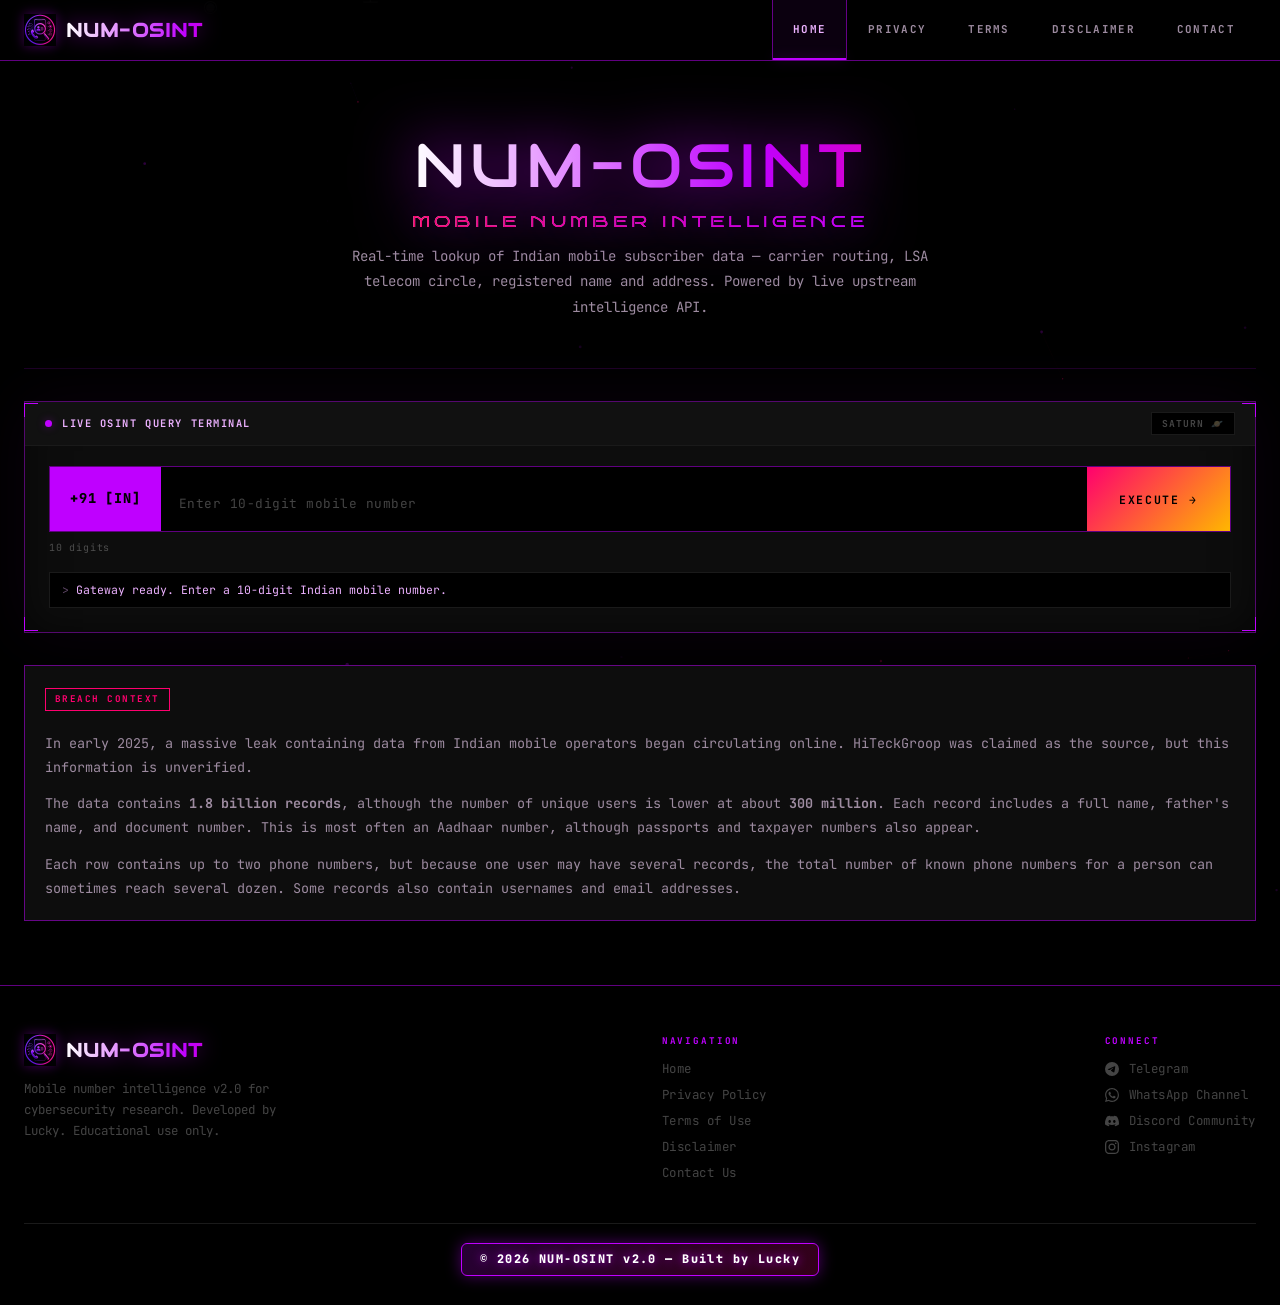
==== web/index.html @ 3353433e "NUM-OSINT v2.0 - Premium Phone Number OSINT Search Engine" ====
<!DOCTYPE html>
<html lang="en">

<head>
    <meta charset="UTF-8">
    <meta name="viewport" content="width=device-width, initial-scale=1.0">
    <title>NUM-OSINT — Indian Mobile Number Intelligence</title>
    <meta name="description"
        content="Real-time Indian mobile number OSINT. Carrier routing, telecom circle, subscriber data via live API.">
    <meta name="keywords" content="NUM-OSINT, Mobile Number Lookup, Indian Telecom OSINT, HLR Lookup">
    <meta name="author" content="Lucky">
    <meta name="robots" content="index, follow">
    <link rel="canonical" href="https://num-osint.luckyverrse.tech/">
    <meta property="og:type" content="website">
    <meta property="og:title" content="NUM-OSINT — Mobile Intelligence">
    <meta property="og:description"
        content="Indian mobile number intelligence. Carrier, LSA circle, subscriber data via live upstream API.">
    <link rel="preconnect" href="https://fonts.googleapis.com">
    <link rel="preconnect" href="https://fonts.gstatic.com" crossorigin>
    <link
        href="https://fonts.googleapis.com/css2?family=Audiowide&family=Bruno+Ace&family=JetBrains+Mono:wght@400;500;600;700&family=Fira+Code:wght@400;500;600&display=swap"
        rel="stylesheet">
    <!-- Favicon / Logo Icons -->
    <link rel="icon" type="image/png" sizes="32x32" href="assets/favicon-32x32.png">
    <link rel="icon" type="image/png" sizes="16x16" href="assets/favicon-16x16.png">
    <link rel="apple-touch-icon" sizes="180x180" href="assets/apple-touch-icon.png">
    <link rel="shortcut icon" href="assets/favicon.ico">
    <link rel="stylesheet" href="styles.css">
</head>

<body>

    <!-- Layer 0: Animated background canvas -->
    <canvas id="bg-canvas" aria-hidden="true"></canvas>

    <!-- Layer 1: CRT Scanlines -->
    <div class="scanlines" aria-hidden="true"></div>

    <!-- Layer 2: Vignette -->
    <div class="vignette" aria-hidden="true"></div>

    <!-- Header -->
    <header class="site-header">
        <div class="h-inner">
                  <a href="index.html" class="logo" aria-label="NUM-OSINT home">
        <img src="assets/logo.png" alt="NUM-OSINT" class="logo-icon">
        <span class="logo-name">NUM-OSINT</span>
      </a>

            <!-- Mobile Hamburger Button -->
            <button id="nav-toggle" class="nav-toggle" aria-label="Toggle Navigation">
                <span></span><span></span><span></span>
            </button>

                  <nav id="nav-menu" class="nav-links" aria-label="Primary navigation">
        <a href="index.html" class="nav-link active">HOME</a>
        <a href="privacy.html" class="nav-link ">PRIVACY</a>
        <a href="terms.html" class="nav-link ">TERMS</a>
        <a href="disclaimer.html" class="nav-link ">DISCLAIMER</a>
        <a href="contact.html" class="nav-link ">CONTACT</a>
      </nav>
        </div>
    </header>

    <!-- Main content -->
    <main>
        <div class="wrap">

            <!-- Hero Section (Centered) -->
            <section class="hero" aria-label="System status">
                <h1 class="hero-title" data-text="NUM-OSINT">
                    NUM-OSINT
                    <em>Mobile Number Intelligence</em>
                </h1>
                <p class="hero-desc">
                    Real-time lookup of Indian mobile subscriber data — carrier routing, LSA telecom circle,
                    registered name and address. Powered by live upstream intelligence API.
                </p>
            </section>

            <!-- Query Terminal -->
            <section class="query-section" aria-label="Query terminal">
                <div class="terminal-panel">
                    <!-- Corner brackets -->
                    <div class="corner c-tl" aria-hidden="true"><svg viewBox="0 0 14 14">
                            <path d="M14 0 L0 0 L0 14" />
                        </svg></div>
                    <div class="corner c-tr" aria-hidden="true"><svg viewBox="0 0 14 14">
                            <path d="M14 0 L0 0 L0 14" />
                        </svg></div>
                    <div class="corner c-bl" aria-hidden="true"><svg viewBox="0 0 14 14">
                            <path d="M14 0 L0 0 L0 14" />
                        </svg></div>
                    <div class="corner c-br" aria-hidden="true"><svg viewBox="0 0 14 14">
                            <path d="M14 0 L0 0 L0 14" />
                        </svg></div>

                    <!-- Terminal bar -->
                    <div class="t-bar">
                        <span class="t-bar-label">
                            <span class="live-dot" aria-label="Live"></span>
                            LIVE OSINT QUERY TERMINAL
                        </span>
                        <span id="scan-tag" class="scan-tag">SATURN 🪐</span>
                    </div>

                    <!-- Form -->
                    <div class="t-body">
                        <form id="lookup-form" novalidate>
                            <div class="input-row">
                                <div class="in-prefix" aria-label="India country code">+91 [IN]</div>
                                <input type="tel" id="phone-input" name="number" class="in-field"
                                    placeholder="Enter 10-digit mobile number" maxlength="10" pattern="[6-9][0-9]{9}"
                                    required autocomplete="off" inputmode="numeric" aria-label="Mobile number">
                                <button type="submit" id="search-btn" class="btn-execute">
                                    <span id="btn-label">EXECUTE</span>
                                    <span class="btn-arrow" aria-hidden="true">→</span>
                                </button>
                            </div>
                            <div class="in-meta">
                                <span>10 digits</span>
                            </div>
                        </form>

                        <!-- Segmented progress bar [████░░░░░░] -->
                        <div id="prog-wrap" class="prog-wrap hidden" aria-live="polite">
                            <div class="prog-head">
                                <span id="prog-label">INITIALIZING TRACE ROUTE...</span>
                                <span id="prog-pct">0%</span>
                            </div>
                            <div class="prog-track" id="prog-track" aria-label="Progress"></div>
                        </div>
                    </div>

                    <!-- Console log -->
                    <div class="console" aria-label="System log">
                        <div id="console-out" class="console-out" role="log" aria-live="polite">
                            <div class="cl cl-sys">Gateway ready. Enter a 10-digit Indian mobile number.</div>
                        </div>
                    </div>

                </div>
            </section>

            <!-- Status -->
            <div id="status-msg" class="status-msg hidden" role="alert"></div>

            <!-- Results -->
            <section id="results-section" class="results hidden" aria-label="Query results">
                <div class="results-top">
                    <h2>
                        DOSSIER / <span id="res-number" class="res-num">+91 XXXXXXXXXX</span>
                    </h2>
                    <div class="tabs" role="tablist">
                        <button class="tab-btn on" data-tab="view-structured" role="tab"
                            aria-selected="true">STRUCTURED</button>
                        <button class="tab-btn" data-tab="view-json" role="tab" aria-selected="false">RAW JSON</button>
                    </div>
                </div>

                <!-- Structured view -->
                <div id="view-structured" class="tab-pane" role="tabpanel">
                    <div id="records-box" class="records"></div>
                    <div class="tel-table-wrap">
                        <div class="tel-head">
                            <h3>TELEMETRY MATRIX</h3>
                            <span class="api-live-tag">LIVE API</span>
                        </div>
                        <div class="table-scroll-wrap">
                            <table class="tel-table">
                                <thead>
                                    <tr>
                                        <th>RECORD</th>
                                        <th>RESOLUTION</th>
                                        <th>SOURCE</th>
                                    </tr>
                                </thead>
                                <tbody id="tel-tbody"></tbody>
                            </table>
                        </div>
                    </div>
                </div>

                <!-- JSON view -->
                <div id="view-json" class="tab-pane hidden" role="tabpanel">
                    <div class="json-wrap">
                        <div class="json-top">
                            <span class="json-label">RAW API RESPONSE PAYLOAD</span>
                            <button id="copy-btn" class="btn-copy">COPY JSON</button>
                        </div>
                        <pre class="json-pre"><code id="json-out">// Response payload renders here...</code></pre>
                    </div>
                </div>
            </section>

            <!-- Dataset Intelligence Context -->
            <section class="arch-section" aria-label="Dataset intelligence">
                <div class="arch-panel info-panel-box">
                    <span class="arch-tag badge-secondary-col">BREACH CONTEXT</span>
                    <p class="info-text-p1">
                        In early 2025, a massive leak containing data from Indian mobile operators began circulating
                        online. HiTeckGroop was claimed as the source, but this information is unverified.
                    </p>
                    <p class="info-text-p2">
                        The data contains <strong>1.8 billion records</strong>, although the number of unique users is
                        lower at about <strong>300 million</strong>. Each record includes a full name, father's name,
                        and document number. This is most often an Aadhaar number, although passports and taxpayer
                        numbers also appear.
                    </p>
                    <p class="info-text-p3">
                        Each row contains up to two phone numbers, but because one user may have several records, the
                        total number of known phone numbers for a person can sometimes reach several dozen. Some records
                        also contain usernames and email addresses.
                    </p>
                </div>
            </section>

        </div>
    </main>

    <!-- Footer -->
      <footer class="site-footer">
    <div class="wrap">
      <div class="foot-inner">
        <div class="foot-main">
          <a href="index.html" class="logo" aria-label="NUM-OSINT home">
            <img src="assets/logo.png" alt="NUM-OSINT v2.0" class="logo-icon">
            <span class="logo-name">NUM-OSINT</span>
          </a>
          <p class="foot-copy">Mobile number intelligence v2.0 for cybersecurity research. Developed by Lucky. Educational use only.</p>
        </div>
        <div class="foot-col">
          <h5>Navigation</h5>
          <a href="index.html">Home</a>
          <a href="privacy.html">Privacy Policy</a>
          <a href="terms.html">Terms of Use</a>
          <a href="disclaimer.html">Disclaimer</a>
          <a href="contact.html">Contact Us</a>
        </div>
        <div class="foot-col">
          <h5>Connect</h5>
          <a href="https://t.me/+vSQiUVbXYc5hYjBl" target="_blank" rel="noopener noreferrer"><svg width="14" height="14" fill="currentColor" style="vertical-align:-2px; margin-right:6px;" role="img" viewBox="0 0 24 24" xmlns="http://www.w3.org/2000/svg"><title>Telegram</title><path d="M11.944 0A12 12 0 0 0 0 12a12 12 0 0 0 12 12 12 12 0 0 0 12-12A12 12 0 0 0 12 0a12 12 0 0 0-.056 0zm4.962 7.224c.1-.002.321.023.465.14a.506.506 0 0 1 .171.325c.016.093.036.306.02.472-.18 1.898-.962 6.502-1.36 8.627-.168.9-.499 1.201-.82 1.23-.696.065-1.225-.46-1.9-.902-1.056-.693-1.653-1.124-2.678-1.8-1.185-.78-.417-1.21.258-1.91.177-.184 3.247-2.977 3.307-3.23.007-.032.014-.15-.056-.212s-.174-.041-.249-.024c-.106.024-1.793 1.14-5.061 3.345-.48.33-.913.49-1.302.48-.428-.008-1.252-.241-1.865-.44-.752-.245-1.349-.374-1.297-.789.027-.216.325-.437.893-.663 3.498-1.524 5.83-2.529 6.998-3.014 3.332-1.386 4.025-1.627 4.476-1.635z"/></svg>Telegram</a>
          <a href="https://chat.whatsapp.com/JyYWqLV8fRj1AVUxYt3X7J" target="_blank" rel="noopener noreferrer"><svg width="14" height="14" fill="currentColor" style="vertical-align:-2px; margin-right:6px;" role="img" viewBox="0 0 24 24" xmlns="http://www.w3.org/2000/svg"><title>WhatsApp</title><path d="M17.472 14.382c-.297-.149-1.758-.867-2.03-.967-.273-.099-.471-.148-.67.15-.197.297-.767.966-.94 1.164-.173.199-.347.223-.644.075-.297-.15-1.255-.463-2.39-1.475-.883-.788-1.48-1.761-1.653-2.059-.173-.297-.018-.458.13-.606.134-.133.298-.347.446-.52.149-.174.198-.298.298-.497.099-.198.05-.371-.025-.52-.075-.149-.669-1.612-.916-2.207-.242-.579-.487-.5-.669-.51-.173-.008-.371-.01-.57-.01-.198 0-.52.074-.792.372-.272.297-1.04 1.016-1.04 2.479 0 1.462 1.065 2.875 1.213 3.074.149.198 2.096 3.2 5.077 4.487.709.306 1.262.489 1.694.625.712.227 1.36.195 1.871.118.571-.085 1.758-.719 2.006-1.413.248-.694.248-1.289.173-1.413-.074-.124-.272-.198-.57-.347m-5.421 7.403h-.004a9.87 9.87 0 01-5.031-1.378l-.361-.214-3.741.982.998-3.648-.235-.374a9.86 9.86 0 01-1.51-5.26c.001-5.45 4.436-9.884 9.888-9.884 2.64 0 5.122 1.03 6.988 2.898a9.825 9.825 0 012.893 6.994c-.003 5.45-4.437 9.884-9.885 9.884m8.413-18.297A11.815 11.815 0 0012.05 0C5.495 0 .16 5.335.157 11.892c0 2.096.547 4.142 1.588 5.945L.057 24l6.305-1.654a11.882 11.882 0 005.683 1.448h.005c6.554 0 11.89-5.335 11.893-11.893a11.821 11.821 0 00-3.48-8.413Z"/></svg>WhatsApp Channel</a>
          <a href="https://discord.gg/XXXXXX" target="_blank" rel="noopener noreferrer"><svg width="14" height="14" fill="currentColor" style="vertical-align:-2px; margin-right:6px;" role="img" viewBox="0 0 24 24" xmlns="http://www.w3.org/2000/svg"><title>Discord</title><path d="M20.317 4.3698a19.7913 19.7913 0 00-4.8851-1.5152.0741.0741 0 00-.0785.0371c-.211.3753-.4447.8648-.6083 1.2495-1.8447-.2762-3.68-.2762-5.4868 0-.1636-.3933-.4058-.8742-.6177-1.2495a.077.077 0 00-.0785-.037 19.7363 19.7363 0 00-4.8852 1.515.0699.0699 0 00-.0321.0277C.5334 9.0458-.319 13.5799.0992 18.0578a.0824.0824 0 00.0312.0561c2.0528 1.5076 4.0413 2.4228 5.9929 3.0294a.0777.0777 0 00.0842-.0276c.4616-.6304.8731-1.2952 1.226-1.9942a.076.076 0 00-.0416-.1057c-.6528-.2476-1.2743-.5495-1.8722-.8923a.077.077 0 01-.0076-.1277c.1258-.0943.2517-.1923.3718-.2914a.0743.0743 0 01.0776-.0105c3.9278 1.7933 8.18 1.7933 12.0614 0a.0739.0739 0 01.0785.0095c.1202.099.246.1981.3728.2924a.077.077 0 01-.0066.1276 12.2986 12.2986 0 01-1.873.8914.0766.0766 0 00-.0407.1067c.3604.698.7719 1.3628 1.225 1.9932a.076.076 0 00.0842.0286c1.961-.6067 3.9495-1.5219 6.0023-3.0294a.077.077 0 00.0313-.0552c.5004-5.177-.8382-9.6739-3.5485-13.6604a.061.061 0 00-.0312-.0286zM8.02 15.3312c-1.1825 0-2.1569-1.0857-2.1569-2.419 0-1.3332.9555-2.4189 2.157-2.4189 1.2108 0 2.1757 1.0952 2.1568 2.419 0 1.3332-.9555 2.4189-2.1569 2.4189zm7.9748 0c-1.1825 0-2.1569-1.0857-2.1569-2.419 0-1.3332.9554-2.4189 2.1569-2.4189 1.2108 0 2.1757 1.0952 2.1568 2.419 0 1.3332-.946 2.4189-2.1568 2.4189Z"/></svg>Discord Community</a>
          <a href="https://instagram.com/ishowplugs" target="_blank" rel="noopener noreferrer"><svg width="14" height="14" fill="currentColor" style="vertical-align:-2px; margin-right:6px;" role="img" viewBox="0 0 24 24" xmlns="http://www.w3.org/2000/svg"><title>Instagram</title><path d="M7.0301.084c-1.2768.0602-2.1487.264-2.911.5634-.7888.3075-1.4575.72-2.1228 1.3877-.6652.6677-1.075 1.3368-1.3802 2.127-.2954.7638-.4956 1.6365-.552 2.914-.0564 1.2775-.0689 1.6882-.0626 4.947.0062 3.2586.0206 3.6671.0825 4.9473.061 1.2765.264 2.1482.5635 2.9107.308.7889.72 1.4573 1.388 2.1228.6679.6655 1.3365 1.0743 2.1285 1.38.7632.295 1.6361.4961 2.9134.552 1.2773.056 1.6884.069 4.9462.0627 3.2578-.0062 3.668-.0207 4.9478-.0814 1.28-.0607 2.147-.2652 2.9098-.5633.7889-.3086 1.4578-.72 2.1228-1.3881.665-.6682 1.0745-1.3378 1.3795-2.1284.2957-.7632.4966-1.636.552-2.9124.056-1.2809.0692-1.6898.063-4.948-.0063-3.2583-.021-3.6668-.0817-4.9465-.0607-1.2797-.264-2.1487-.5633-2.9117-.3084-.7889-.72-1.4568-1.3876-2.1228C21.2982 1.33 20.628.9208 19.8378.6165 19.074.321 18.2017.1197 16.9244.0645 15.6471.0093 15.236-.005 11.977.0014 8.718.0076 8.31.0215 7.0301.0839m.1402 21.6932c-1.17-.0509-1.8053-.2453-2.2287-.408-.5606-.216-.96-.4771-1.3819-.895-.422-.4178-.6811-.8186-.9-1.378-.1644-.4234-.3624-1.058-.4171-2.228-.0595-1.2645-.072-1.6442-.079-4.848-.007-3.2037.0053-3.583.0607-4.848.05-1.169.2456-1.805.408-2.2282.216-.5613.4762-.96.895-1.3816.4188-.4217.8184-.6814 1.3783-.9003.423-.1651 1.0575-.3614 2.227-.4171 1.2655-.06 1.6447-.072 4.848-.079 3.2033-.007 3.5835.005 4.8495.0608 1.169.0508 1.8053.2445 2.228.408.5608.216.96.4754 1.3816.895.4217.4194.6816.8176.9005 1.3787.1653.4217.3617 1.056.4169 2.2263.0602 1.2655.0739 1.645.0796 4.848.0058 3.203-.0055 3.5834-.061 4.848-.051 1.17-.245 1.8055-.408 2.2294-.216.5604-.4763.96-.8954 1.3814-.419.4215-.8181.6811-1.3783.9-.4224.1649-1.0577.3617-2.2262.4174-1.2656.0595-1.6448.072-4.8493.079-3.2045.007-3.5825-.006-4.848-.0608M16.953 5.5864A1.44 1.44 0 1 0 18.39 4.144a1.44 1.44 0 0 0-1.437 1.4424M5.8385 12.012c.0067 3.4032 2.7706 6.1557 6.173 6.1493 3.4026-.0065 6.157-2.7701 6.1506-6.1733-.0065-3.4032-2.771-6.1565-6.174-6.1498-3.403.0067-6.156 2.771-6.1496 6.1738M8 12.0077a4 4 0 1 1 4.008 3.9921A3.9996 3.9996 0 0 1 8 12.0077"/></svg>Instagram</a>
        </div>
      </div>
      <div class="foot-sub">
        <span class="foot-copy-highlight">© 2026 NUM-OSINT v2.0 — Built by Lucky</span>
      </div>
    </div>
  </footer>

    <script src="app.js"></script>
</body>

</html>
---- web/styles.css ----
/* ==========================================================================
   NUM-OSINT — NEON-SIGNAL Design System
   Hallmark · pre-emit critique: P5 H5 E5 S5 R5 V5
   Cyberpunk-Brutalist · JetBrains Mono · Violet #BF00FF / Hot Pink #FF006E
   Built from Stitch NEON-SIGNAL spec. Not a template.
   ========================================================================== */

/* ── TOKENS ──────────────────────────────────────────────────────────────── */
:root {
  /* Primary — Electric Violet */
  --col-primary:          #BF00FF;
  --col-primary-dim:      #ECB1FF;
  --col-primary-glow:     rgba(191, 0, 255, 0.35);
  --col-primary-ghost:    rgba(191, 0, 255, 0.06);
  --col-primary-line:     rgba(191, 0, 255, 0.2);

  /* Secondary — Hot Pink */
  --col-secondary:        #FF006E;
  --col-secondary-bright: #FF4D80;
  --col-secondary-glow:   rgba(255, 183, 0, 0.3);
  --col-secondary-ghost:  rgba(255, 183, 0, 0.06);

  /* Tertiary — Cyan data */
  --col-tertiary:         #00DBE9;
  --col-tertiary-dim:     rgba(157, 0, 255, 0.5);

  /* Surfaces */
  --col-bg:               #000000;
  --col-surface:          #0D0D0D;
  --col-surface-low:      #111111;
  --col-surface-mid:      #1A1A1A;
  --col-surface-high:     #222222;

  /* Borders */
  --col-border:           rgba(191, 0, 255, 0.15);
  --col-border-hi:        rgba(191, 0, 255, 0.5);
  --col-border-hot:       rgba(255, 183, 0, 0.4);
  --col-border-panel:     #1A1A1A;

  /* Text */
  --col-text:             #E2E2E2;
  --col-text-muted:       #9D8BA0;
  --col-text-dim:         rgba(226, 226, 226, 0.3);

  /* Status */
  --col-ok:               #39D353;
  --col-warn:             #FF8C00;
  --col-err:              #FF3333;

  /* Fonts — Elegant Modern Aesthetic Architecture */
  --font-hero:     'JetBrains Mono', monospace;
  --font-display:  'JetBrains Mono', monospace;
  --font-label:    'JetBrains Mono', monospace;
  --font-code:     'Fira Code', monospace;
  --font-body:     'JetBrains Mono', monospace;

  /* Motion */
  --ease-out: cubic-bezier(0.16, 1, 0.3, 1);
  --t-fast:   80ms var(--ease-out);
  --t-smooth: 200ms var(--ease-out);
  --t-slow:   350ms var(--ease-out);
}

/* ── RESET ───────────────────────────────────────────────────────────────── */
*, *::before, *::after { box-sizing: border-box; margin: 0; padding: 0; }

html { scroll-behavior: smooth; }

body {
  background: var(--col-bg);
  color: var(--col-text);
  font-family: var(--font-body);
  font-size: 14px;
  line-height: 1.6;
  -webkit-font-smoothing: antialiased;
  overflow-x: clip;
  min-height: 100vh;
}

/* ── BACKGROUND LAYERS ───────────────────────────────────────────────────── */
#bg-canvas {
  position: fixed;
  inset: 0;
  z-index: 0;
  pointer-events: none;
}

/* CRT Scanlines */
.scanlines {
  position: fixed;
  inset: 0;
  z-index: 1;
  pointer-events: none;
  background: repeating-linear-gradient(
    0deg,
    transparent,
    transparent 3px,
    rgba(0, 0, 0, 0.12) 3px,
    rgba(0, 0, 0, 0.12) 4px
  );
}

/* Vignette */
.vignette {
  position: fixed;
  inset: 0;
  z-index: 2;
  pointer-events: none;
  background: radial-gradient(
    ellipse 80% 80% at 50% 50%,
    transparent 50%,
    rgba(0, 0, 0, 0.75) 100%
  );
}

/* All foreground content sits above */
body > *:not(#bg-canvas):not(.scanlines):not(.vignette) {
  position: relative;
  z-index: 10;
}

/* ── TICKER ──────────────────────────────────────────────────────────────── */
.ticker {
  background: var(--col-primary);
  overflow: hidden;
  white-space: nowrap;
  height: 28px;
  display: flex;
  align-items: center;
}

.ticker-track {
  display: inline-flex;
  align-items: center;
  animation: ticker-run 30s linear infinite;
  gap: 0;
}

.tick-item {
  font-family: var(--font-label);
  font-size: 0.65rem;
  font-weight: 700;
  letter-spacing: 0.18em;
  color: #000;
  padding: 0 2.5rem;
  text-transform: uppercase;
}

.tick-sep {
  font-size: 0.6rem;
  color: rgba(0,0,0,0.4);
  flex-shrink: 0;
}

@keyframes ticker-run {
  from { transform: translateX(0); }
  to   { transform: translateX(-50%); }
}

/* ── HEADER ──────────────────────────────────────────────────────────────── */
.site-header {
  position: sticky;
  top: 0;
  z-index: 200;
  background: rgba(0, 0, 0, 0.94);
  backdrop-filter: blur(16px) saturate(1.5);
  border-bottom: 1px solid var(--col-border-hi);
}

.h-inner {
  display: flex;
  align-items: center;
  justify-content: space-between;
  height: 60px;
  max-width: 1280px;
  margin: 0 auto;
  padding: 0 24px;
}

/* Logo — Chamfered NUM block */
.logo {
  display: flex;
  align-items: center;
  text-decoration: none;
  gap: 0;
}

.logo-block {
  background: var(--col-primary);
  color: #000;
  font-family: var(--font-display);
  font-size: 0.9rem;
  font-weight: 800;
  letter-spacing: 0.08em;
  padding: 5px 14px;
  position: relative;
  overflow: hidden;
  clip-path: polygon(0 0, calc(100% - 6px) 0, 100% 6px, 100% 100%, 6px 100%, 0 calc(100% - 6px));
}

/* Shimmer sweep on logo */
.logo-block::after {
  content: '';
  position: absolute;
  top: 0; left: -120%;
  width: 80%; height: 100%;
  background: linear-gradient(90deg, transparent, rgba(255,255,255,0.4), transparent);
  animation: logo-sweep 5s ease-in-out infinite;
}

@keyframes logo-sweep {
  0%   { left: -120%; }
  25%  { left: 120%; }
  100% { left: 120%; }
}

.logo-sep   { color: var(--col-primary-dim); font-family: var(--font-display); padding: 0 6px; font-size: 1rem; }
.logo-name  { color: var(--col-text); font-family: var(--font-display); font-size: 0.9rem; font-weight: 800; letter-spacing: 0.06em; }
.logo-badge {
  font-family: var(--font-label);
  font-size: 0.55rem;
  font-weight: 700;
  letter-spacing: 0.16em;
  color: var(--col-primary);
  border: 1px solid var(--col-primary);
  padding: 2px 8px;
  margin-left: 10px;
  text-transform: uppercase;
  animation: badge-blink 2.5s ease-in-out infinite;
}

@keyframes badge-blink {
  0%, 100% { opacity: 1; box-shadow: none; }
  50%       { opacity: 0.7; box-shadow: 0 0 10px var(--col-primary-glow); }
}

/* Nav links */
.nav-links { display: flex; }

.nav-link {
  display: flex;
  align-items: center;
  height: 60px;
  padding: 0 20px;
  font-family: var(--font-label);
  font-size: 0.68rem;
  font-weight: 700;
  letter-spacing: 0.12em;
  text-transform: uppercase;
  color: var(--col-text-muted);
  text-decoration: none;
  border-left: 1px solid transparent;
  border-right: 1px solid transparent;
  transition: color var(--t-fast), background var(--t-fast), border-color var(--t-fast);
  position: relative;
}

.nav-link .nav-idx {
  font-size: 0.55rem;
  color: var(--col-primary);
  margin-right: 6px;
  font-weight: 400;
}

.nav-link:hover {
  color: var(--col-primary-dim);
  background: var(--col-primary-ghost);
  border-color: var(--col-border-hi);
}

.nav-link.active {
  color: var(--col-primary-dim);
  background: var(--col-primary-ghost);
  border-color: var(--col-border-hi);
}

/* Active underline */
.nav-link.active::after {
  content: '';
  position: absolute;
  bottom: 0; left: 0;
  width: 100%; height: 2px;
  background: var(--col-primary);
  box-shadow: 0 0 12px var(--col-primary-glow);
}

/* TG button */
.btn-tg {
  font-family: var(--font-label);
  font-size: 0.65rem;
  font-weight: 700;
  letter-spacing: 0.12em;
  text-transform: uppercase;
  text-decoration: none;
  color: #000;
  background: var(--col-secondary);
  padding: 9px 18px;
  clip-path: polygon(0 0, calc(100% - 8px) 0, 100% 8px, 100% 100%, 8px 100%, 0 calc(100% - 8px));
  transition: background var(--t-fast), box-shadow var(--t-fast);
  white-space: nowrap;
}

.btn-tg:hover {
  background: var(--col-secondary-bright);
  box-shadow: 0 0 24px var(--col-secondary-glow);
}

/* ── LAYOUT ──────────────────────────────────────────────────────────────── */
.wrap {
  max-width: 1280px;
  margin: 0 auto;
  padding: 0 24px;
}

/* ── HERO ────────────────────────────────────────────────────────────────── */
.hero {
  display: flex;
  flex-direction: column;
  align-items: center;
  justify-content: center;
  text-align: center;
  padding: 4.5rem 0 3rem;
  border-bottom: 1px solid var(--col-border);
}



.hero-desc {
  font-size: 0.94rem;
  color: var(--col-text-muted);
  line-height: 1.85;
  max-width: 680px;
  margin: 0 auto;
  text-align: center;
}

.hero-meta {
  display: flex;
  flex-direction: column;
  gap: 6px;
  padding-top: 8px;
}

.meta-id     { font-family: var(--font-label); font-size: 0.62rem; color: var(--col-primary); letter-spacing: 0.18em; font-weight: 700; }
.meta-label  { font-family: var(--font-label); font-size: 0.6rem; color: var(--col-text-dim); letter-spacing: 0.12em; text-transform: uppercase; }
.meta-status {
  font-family: var(--font-label);
  font-size: 0.6rem;
  color: var(--col-ok);
  letter-spacing: 0.12em;
  animation: status-blink 2s step-end infinite;
}

@keyframes status-blink {
  0%, 100% { opacity: 1; }
  50%       { opacity: 0.2; }
}

/* Continuous Moving Purple Magenta & Gold Flow Title Animation */
.hero-title {
  font-family: var(--font-hero);
  font-size: clamp(2.4rem, 5vw, 3.6rem);
  font-weight: 900;
  line-height: 1.05;
  letter-spacing: 0.07em;
  position: relative;
  display: inline-block;
  margin-bottom: 1rem;
  text-transform: uppercase;
  background: linear-gradient(90deg, #BF00FF 0%, #FF007F 25%, #FFD700 50%, #E066FF 75%, #BF00FF 100%);
  background-size: 200% 100%;
  -webkit-background-clip: text;
  -webkit-text-fill-color: transparent;
  animation: color-flow 3.5s linear infinite, title-breath 5s ease-in-out infinite;
  filter: drop-shadow(0 0 30px rgba(191, 0, 255, 0.85));
}

@keyframes color-flow {
  0%   { background-position: 0% 50%; filter: drop-shadow(0 0 28px rgba(191, 0, 255, 0.85)); }
  50%  { background-position: 100% 50%; filter: drop-shadow(0 0 36px rgba(255, 0, 127, 0.9)); }
  100% { background-position: 200% 50%; filter: drop-shadow(0 0 28px rgba(191, 0, 255, 0.85)); }
}

@keyframes title-breath {
  0%, 100% { transform: scale(1); letter-spacing: 0.06em; }
  50%       { transform: scale(1.025); letter-spacing: 0.08em; }
}

@keyframes cyber-hologram-pulse {
  0% {
    text-shadow:
      0 0 5px #FFF,
      0 0 15px var(--col-primary),
      0 0 30px var(--col-primary),
      0 0 50px var(--col-secondary),
      0 0 80px var(--col-secondary);
  }
  50% {
    text-shadow:
      0 0 8px #FFF,
      0 0 25px var(--col-tertiary),
      0 0 45px var(--col-tertiary),
      0 0 70px var(--col-primary),
      0 0 100px var(--col-primary);
  }
  100% {
    text-shadow:
      0 0 5px #FFF,
      0 0 20px var(--col-secondary),
      0 0 40px var(--col-secondary),
      0 0 60px var(--col-primary),
      0 0 90px var(--col-primary);
  }
}

@keyframes title-float {
  0%, 100% { transform: translateY(0) scale(1); }
  50%       { transform: translateY(-6px) scale(1.02); }
}



@keyframes glitch-skew {
  0%, 85%, 100% { transform: skew(0deg); }
  86% { transform: skew(1.5deg); }
  87% { transform: skew(-1.5deg); }
  88% { transform: skew(0deg); }
}

@keyframes glitch-anim-1 {
  0% { clip: rect(20px, 9999px, 15px, 0); }
  25% { clip: rect(42px, 9999px, 78px, 0); }
  50% { clip: rect(12px, 9999px, 50px, 0); }
  75% { clip: rect(65px, 9999px, 20px, 0); }
  100% { clip: rect(5px, 9999px, 40px, 0); }
}

@keyframes glitch-anim-2 {
  0% { clip: rect(40px, 9999px, 60px, 0); }
  30% { clip: rect(10px, 9999px, 35px, 0); }
  60% { clip: rect(75px, 9999px, 15px, 0); }
  100% { clip: rect(25px, 9999px, 90px, 0); }
}

.hero-title em {
  display: block;
  font-style: normal;
  font-size: clamp(1rem, 2.2vw, 1.3rem);
  color: var(--col-primary-dim);
  letter-spacing: 0.04em;
  text-shadow: 0 0 30px var(--col-primary-glow), 0 0 80px rgba(191,0,255,0.1);
  margin-top: 6px;
}

@keyframes glitch-idle {
  0%, 88%, 100% { text-shadow: none; transform: none; }
  89% { text-shadow: -3px 0 var(--col-secondary), 3px 0 var(--col-primary); transform: skewX(-0.8deg); }
  90% { text-shadow: 3px 0 var(--col-secondary), -3px 0 var(--col-primary); transform: skewX(0.8deg); }
  91%, 93% { text-shadow: none; transform: none; }
  92% { text-shadow: -2px 0 var(--col-secondary), 2px 0 var(--col-tertiary); transform: translateX(2px); }
}

.hero-desc {
  font-size: 0.88rem;
  color: var(--col-text-muted);
  line-height: 1.8;
  max-width: 620px;
}

/* ── TERMINAL QUERY PANEL ────────────────────────────────────────────────── */
.query-section { margin: 2rem 0; }

.terminal-panel {
  background: var(--col-surface);
  border: 1px solid var(--col-border-hi);
  position: relative;
  box-shadow:
    inset 0 0 40px rgba(0,0,0,0.6),
    0 0 60px rgba(191,0,255,0.05);
}

/* Animated gradient border on focus */
.terminal-panel::before {
  content: '';
  position: absolute;
  inset: -1px;
  background: linear-gradient(90deg,
    var(--col-primary) 0%,
    var(--col-secondary) 25%,
    transparent 50%,
    var(--col-primary) 75%,
    var(--col-secondary) 100%
  );
  background-size: 300% 100%;
  z-index: -1;
  opacity: 0;
  transition: opacity var(--t-smooth);
  animation: border-march 3.5s linear infinite;
}

.terminal-panel:focus-within::before { opacity: 1; }

@keyframes border-march {
  from { background-position: 0% 0%; }
  to   { background-position: -300% 0%; }
}

/* L-shape corner brackets */
.corner {
  position: absolute;
  width: 14px; height: 14px;
  pointer-events: none;
  z-index: 3;
}

.corner svg { width: 14px; height: 14px; }
.corner path { stroke: var(--col-primary); stroke-width: 2; fill: none; }

.c-tl { top: -1px; left: -1px; }
.c-tr { top: -1px; right: -1px; transform: scaleX(-1); }
.c-bl { bottom: -1px; left: -1px; transform: scaleY(-1); }
.c-br { bottom: -1px; right: -1px; transform: scale(-1); }

/* Terminal bar */
.t-bar {
  display: flex;
  justify-content: space-between;
  align-items: center;
  padding: 10px 20px;
  border-bottom: 1px solid var(--col-border-panel);
  background: var(--col-surface-low);
}

.t-bar-label {
  display: flex;
  align-items: center;
  gap: 10px;
  font-family: var(--font-label);
  font-size: 0.65rem;
  font-weight: 700;
  letter-spacing: 0.15em;
  color: var(--col-primary-dim);
  text-transform: uppercase;
}

.live-dot {
  width: 7px; height: 7px;
  border-radius: 50%;
  background: var(--col-primary);
  box-shadow: 0 0 8px var(--col-primary-glow);
  flex-shrink: 0;
  animation: dot-pulse 2s ease-in-out infinite;
}

@keyframes dot-pulse {
  0%, 100% { box-shadow: 0 0 6px var(--col-primary-glow); transform: scale(1); }
  50%       { box-shadow: 0 0 20px var(--col-primary-glow), 0 0 40px rgba(191,0,255,0.15); transform: scale(1.25); }
}

.scan-tag {
  font-family: var(--font-label);
  font-size: 0.6rem;
  font-weight: 700;
  letter-spacing: 0.1em;
  border: 1px solid var(--col-border-panel);
  color: var(--col-text-dim);
  padding: 3px 10px;
  background: var(--col-bg);
  text-transform: uppercase;
  transition: all var(--t-smooth);
}

.scan-tag.scanning {
  border-color: var(--col-secondary);
  color: var(--col-secondary);
  background: var(--col-secondary-ghost);
  box-shadow: 0 0 12px var(--col-secondary-glow);
}

/* ── INPUT AREA ──────────────────────────────────────────────────────────── */
.t-body { padding: 20px 24px 0; }

/* Input row */
.input-row {
  display: flex;
  border: 1px solid var(--col-border-hi);
  background: var(--col-bg);
  transition: box-shadow var(--t-smooth);
}

.input-row:focus-within {
  box-shadow: 0 0 0 1px var(--col-primary), 0 0 32px rgba(191,0,255,0.18);
}

.in-prefix {
  background: var(--col-primary);
  color: #000;
  font-family: var(--font-display);
  font-size: 0.85rem;
  font-weight: 800;
  padding: 0 20px;
  display: flex;
  align-items: center;
  white-space: nowrap;
  letter-spacing: 0.06em;
  flex-shrink: 0;
  user-select: none;
}

.in-field {
  flex: 1;
  border: none;
  outline: none;
  background: transparent;
  font-family: var(--font-display);
  font-size: 1.55rem;
  font-weight: 700;
  color: var(--col-primary-dim);
  padding: 16px 18px;
  letter-spacing: 0.15em;
  caret-color: var(--col-secondary);
  min-width: 0;
}

.in-field::placeholder {
  font-size: 0.8rem;
  color: var(--col-text-dim);
  letter-spacing: 0.04em;
  font-weight: 400;
}

/* EXECUTE button — Hot pink */
.btn-execute {
  background: var(--col-secondary);
  color: #000;
  border: none;
  padding: 0 32px;
  font-family: var(--font-label);
  font-size: 0.72rem;
  font-weight: 700;
  letter-spacing: 0.14em;
  text-transform: uppercase;
  cursor: pointer;
  display: flex;
  align-items: center;
  gap: 10px;
  white-space: nowrap;
  transition: background var(--t-fast), box-shadow var(--t-fast), transform 80ms;
  position: relative;
  overflow: hidden;
  flex-shrink: 0;
}

.btn-execute::before {
  content: '';
  position: absolute;
  inset: 0;
  background: rgba(255,255,255,0);
  transition: background 0.1s;
}

.btn-execute:hover::before { background: rgba(255,255,255,0.12); }
.btn-execute:hover { background: var(--col-secondary-bright); box-shadow: 0 0 30px var(--col-secondary-glow); }
.btn-execute:active { transform: scaleY(0.96); }

.btn-execute:disabled {
  background: var(--col-surface-mid);
  color: var(--col-text-dim);
  cursor: not-allowed;
  box-shadow: none;
}

.btn-arrow { transition: transform var(--t-fast); }
.btn-execute:hover:not(:disabled) .btn-arrow { transform: translateX(5px); }

/* Input meta line */
.in-meta {
  display: flex;
  justify-content: space-between;
  padding: 8px 0 16px;
  font-family: var(--font-label);
  font-size: 0.62rem;
  color: var(--col-text-dim);
  letter-spacing: 0.08em;
}

.meta-rate { color: var(--col-warn); }

/* ── SEGMENTED PROGRESS BAR ──────────────────────────────────────────────── */
.prog-wrap {
  margin: 0 24px 16px;
  border: 1px solid var(--col-border);
  background: var(--col-bg);
  padding: 10px 14px;
}

.prog-head {
  display: flex;
  justify-content: space-between;
  font-family: var(--font-label);
  font-size: 0.62rem;
  color: var(--col-primary-dim);
  letter-spacing: 0.1em;
  margin-bottom: 8px;
}

/* Segmented block progress — [████░░░░░░] style */
.prog-track {
  display: flex;
  gap: 3px;
}

.prog-seg {
  flex: 1;
  height: 10px;
  background: var(--col-surface-mid);
  transition: background 120ms;
}

.prog-seg.filled {
  background: var(--col-primary);
  box-shadow: 0 0 8px rgba(191,0,255,0.4);
}

.prog-seg.filled:last-child {
  background: var(--col-secondary);
  box-shadow: 0 0 12px var(--col-secondary-glow);
}

/* ── CONSOLE LOG ─────────────────────────────────────────────────────────── */
.console {
  margin: 0 24px 24px;
  border: 1px solid var(--col-border-panel);
  background: var(--col-bg);
}

.console-bar {
  padding: 5px 12px;
  background: var(--col-surface-low);
  border-bottom: 1px solid var(--col-border-panel);
  font-family: var(--font-label);
  font-size: 0.6rem;
  letter-spacing: 0.12em;
  color: var(--col-text-dim);
  display: flex;
  align-items: center;
  gap: 8px;
  text-transform: uppercase;
}

.console-bar::before { content: '●'; color: var(--col-primary); font-size: 0.55rem; }

.console-out {
  padding: 8px 12px;
  max-height: 110px;
  overflow-y: auto;
  display: flex;
  flex-direction: column;
  gap: 2px;
  scroll-behavior: smooth;
}

.console-out::-webkit-scrollbar { width: 2px; }
.console-out::-webkit-scrollbar-thumb { background: var(--col-border-hi); }

.cl {
  font-family: var(--font-body);
  font-size: 0.72rem;
  line-height: 1.55;
}

.cl::before { content: '> '; opacity: 0.4; }

.cl-sys  { color: var(--col-primary-dim); }
.cl-info { color: var(--col-text-muted); }
.cl-ok   { color: var(--col-ok); }
.cl-warn { color: var(--col-warn); }
.cl-err  { color: var(--col-err); }

/* ── STATUS MESSAGE ──────────────────────────────────────────────────────── */
.status-msg {
  border: 1px solid;
  padding: 10px 16px;
  margin-bottom: 1.5rem;
  font-family: var(--font-label);
  font-size: 0.72rem;
  letter-spacing: 0.08em;
  animation: fade-in 0.2s ease;
}

@keyframes fade-in {
  from { opacity: 0; transform: translateY(-4px); }
  to   { opacity: 1; transform: none; }
}

.status-msg.err {
  border-color: var(--col-err);
  background: rgba(255,51,51,0.07);
  color: #FF8888;
}

.status-msg.ok {
  border-color: var(--col-primary);
  background: var(--col-primary-ghost);
  color: var(--col-primary-dim);
}

/* ── RESULTS ─────────────────────────────────────────────────────────────── */
.results { margin-bottom: 4rem; position: relative; }

/* Laser wipe animation on reveal */
.results.wipe::after {
  content: '';
  position: absolute;
  top: 0; left: 0;
  width: 100%; height: 2px;
  background: linear-gradient(90deg, var(--col-primary), var(--col-secondary));
  box-shadow: 0 0 20px var(--col-primary-glow);
  animation: laser-wipe 0.6s ease-out forwards;
}

@keyframes laser-wipe {
  from { top: 0; opacity: 1; }
  to   { top: 100%; opacity: 0; }
}

.results-top {
  display: flex;
  justify-content: space-between;
  align-items: center;
  padding-bottom: 0.9rem;
  margin-bottom: 1.5rem;
  border-bottom: 1px solid var(--col-border);
}

.results-top h2 {
  font-family: var(--font-display);
  font-size: 0.85rem;
  font-weight: 700;
  letter-spacing: 0.1em;
  text-transform: uppercase;
  display: flex;
  align-items: center;
  gap: 10px;
}

.res-num { color: var(--col-primary-dim); }
.res-id  { font-size: 0.65rem; color: var(--col-primary); letter-spacing: 0.18em; font-family: var(--font-label); }

/* Tabs */
.tabs { display: flex; gap: 4px; }

.tab-btn {
  background: transparent;
  color: var(--col-text-muted);
  border: 1px solid var(--col-border-panel);
  padding: 6px 14px;
  font-family: var(--font-label);
  font-size: 0.65rem;
  font-weight: 700;
  letter-spacing: 0.1em;
  text-transform: uppercase;
  cursor: pointer;
  transition: all var(--t-fast);
}

.tab-btn:hover { border-color: var(--col-border-hi); color: var(--col-text); }

.tab-btn.on {
  background: var(--col-primary);
  color: #000;
  border-color: var(--col-primary);
  font-weight: 700;
  box-shadow: 0 0 16px rgba(191,0,255,0.3);
}

/* ── DOSSIER CARDS ───────────────────────────────────────────────────────── */
.records { display: flex; flex-direction: column; gap: 16px; margin-bottom: 16px; }

.dossier-card {
  background: var(--col-surface);
  border: 1px solid var(--col-border);
  position: relative;
  overflow: hidden;
  animation: card-in 0.28s var(--ease-out) both;
  transition: border-color var(--t-smooth);
}

@keyframes card-in {
  from { opacity: 0; transform: translateY(8px); }
  to   { opacity: 1; transform: none; }
}

.dossier-card:nth-child(2) { animation-delay: 55ms; }
.dossier-card:nth-child(3) { animation-delay: 110ms; }
.dossier-card:nth-child(4) { animation-delay: 165ms; }

.dossier-card:hover { border-color: var(--col-border-hi); }

/* Slide-up left accent bar */
.dossier-card::before {
  content: '';
  position: absolute;
  left: 0; bottom: 0;
  width: 2px; height: 0%;
  background: linear-gradient(to top, var(--col-primary), var(--col-secondary));
  box-shadow: 0 0 10px var(--col-primary-glow);
  transition: height 0.4s var(--ease-out);
}

.dossier-card:hover::before { height: 100%; }

/* Sweep shimmer */
.dossier-card::after {
  content: '';
  position: absolute;
  top: 0; left: -80%;
  width: 50%; height: 100%;
  background: linear-gradient(90deg, transparent, rgba(191,0,255,0.035), transparent);
  transform: skewX(-14deg);
  pointer-events: none;
}

.dossier-card:hover::after { animation: card-sweep 0.55s ease-out; }

@keyframes card-sweep {
  from { left: -80%; }
  to   { left: 130%; }
}

/* Card header */
.dossier-head {
  display: flex;
  justify-content: space-between;
  align-items: center;
  padding: 12px 16px;
  border-bottom: 1px solid var(--col-border-panel);
  background: var(--col-surface-low);
}

.dossier-title {
  font-family: var(--font-label);
  font-size: 0.72rem;
  font-weight: 700;
  letter-spacing: 0.1em;
  color: var(--col-primary-dim);
  text-transform: uppercase;
}

.dossier-badge {
  font-family: var(--font-label);
  font-size: 0.58rem;
  font-weight: 700;
  letter-spacing: 0.1em;
  color: var(--col-secondary);
  border: 1px solid var(--col-border-hot);
  background: var(--col-secondary-ghost);
  padding: 3px 10px;
  text-transform: uppercase;
}

/* Field grid */
.field-grid {
  display: grid;
  grid-template-columns: repeat(auto-fit, minmax(180px, 1fr));
  gap: 1px;
  background: var(--col-border-panel);
  border-top: 1px solid var(--col-border-panel);
}

.data-field {
  background: var(--col-surface);
  padding: 10px 14px;
  transition: background var(--t-fast);
}

.data-field:hover { background: var(--col-surface-mid); }

.f-label {
  font-family: var(--font-label);
  font-size: 0.55rem;
  color: var(--col-text-dim);
  letter-spacing: 0.18em;
  text-transform: uppercase;
  margin-bottom: 5px;
}

.f-value {
  font-family: var(--font-code);
  font-size: 0.86rem;
  font-weight: 600;
  color: var(--col-text);
  overflow-wrap: break-word;
  word-break: normal;
  white-space: pre-wrap;
  line-height: 1.6;
}

.f-value.hi     { color: var(--col-primary-dim); }
.f-value.hot    { color: var(--col-secondary-bright); }
.f-value.teal   { color: var(--col-tertiary); }
.f-value.green  { color: var(--col-ok); }

/* Address spans full width */
.addr-field {
  background: var(--col-surface);
  padding: 14px 16px;
  border-top: 1px solid var(--col-border-panel);
  transition: background var(--t-fast);
  width: 100%;
  box-sizing: border-box;
  clear: both;
}

.addr-field:hover { background: var(--col-surface-mid); }
.addr-field .f-value {
  font-family: var(--font-code);
  font-size: 0.86rem;
  color: var(--col-text-muted);
  font-weight: 400;
  line-height: 1.7;
  overflow-wrap: break-word;
  word-break: normal;
  white-space: pre-wrap;
  display: block;
  width: 100%;
  margin-top: 6px;
}

/* ── TELEMETRY TABLE ─────────────────────────────────────────────────────── */
.tel-table-wrap {
  background: var(--col-surface);
  border: 1px solid var(--col-border);
  padding: 16px;
  margin-top: 4px;
}

.tel-head {
  display: flex;
  justify-content: space-between;
  align-items: center;
  margin-bottom: 12px;
  padding-bottom: 10px;
  border-bottom: 1px solid var(--col-border-panel);
}

.tel-head h3 {
  font-family: var(--font-label);
  font-size: 0.7rem;
  font-weight: 700;
  letter-spacing: 0.14em;
  text-transform: uppercase;
}

.api-live-tag {
  font-family: var(--font-label);
  font-size: 0.6rem;
  font-weight: 700;
  background: var(--col-primary);
  color: #000;
  padding: 3px 10px;
  letter-spacing: 0.1em;
  text-transform: uppercase;
}

.tel-table { width: 100%; border-collapse: collapse; }

.tel-table th, .tel-table td {
  padding: 10px 14px;
  border-bottom: 1px solid var(--col-border-panel);
  text-align: left;
}

.tel-table th {
  font-family: var(--font-label);
  font-size: 0.6rem;
  color: var(--col-text-dim);
  letter-spacing: 0.16em;
  text-transform: uppercase;
  background: var(--col-surface-low);
}

.tel-table td {
  font-family: var(--font-display);
  font-size: 0.82rem;
  color: var(--col-text);
}

.tel-table tr:hover td { background: var(--col-primary-ghost); }

.src-tag {
  font-family: var(--font-label);
  font-size: 0.62rem;
  font-weight: 700;
  letter-spacing: 0.1em;
  color: var(--col-primary-dim);
}

/* ── JSON VIEW ───────────────────────────────────────────────────────────── */
.json-wrap {
  background: var(--col-bg);
  border: 1px solid var(--col-border);
  padding: 16px;
}

.json-top {
  display: flex;
  justify-content: space-between;
  align-items: center;
  margin-bottom: 12px;
  padding-bottom: 10px;
  border-bottom: 1px solid var(--col-border-panel);
}

.json-label {
  font-family: var(--font-label);
  font-size: 0.6rem;
  color: var(--col-text-dim);
  letter-spacing: 0.12em;
  text-transform: uppercase;
}

.btn-copy {
  background: transparent;
  color: var(--col-primary-dim);
  border: 1px solid var(--col-border-hi);
  padding: 5px 14px;
  font-family: var(--font-label);
  font-size: 0.62rem;
  font-weight: 700;
  letter-spacing: 0.1em;
  text-transform: uppercase;
  cursor: pointer;
  transition: all var(--t-fast);
}

.btn-copy:hover { background: var(--col-primary); color: #000; }

.json-pre {
  overflow-x: auto;
  font-family: var(--font-body);
  font-size: 0.76rem;
  line-height: 1.75;
  color: var(--col-text-muted);
  max-height: 420px;
  overflow-y: auto;
}

/* ── ARCHITECTURE SECTION ────────────────────────────────────────────────── */
.arch-section { margin-bottom: 4rem; }

.section-header {
  display: flex;
  align-items: center;
  gap: 14px;
  margin-bottom: 1.5rem;
  padding-bottom: 0.75rem;
  border-bottom: 1px solid var(--col-border);
}

.s-id { font-family: var(--font-label); font-size: 0.62rem; color: var(--col-primary); letter-spacing: 0.18em; font-weight: 700; }
.s-title { font-family: var(--font-display); font-size: 0.82rem; font-weight: 700; letter-spacing: 0.12em; text-transform: uppercase; }

.arch-grid { display: grid; grid-template-columns: repeat(auto-fit, minmax(280px, 1fr)); gap: 1px; background: var(--col-border-panel); border: 1px solid var(--col-border-panel); }

.arch-card {
  background: var(--col-surface);
  padding: 20px;
  position: relative;
  cursor: default;
  transition: background var(--t-smooth);
}

.arch-card:hover { background: var(--col-surface-low); }

/* Chamfered corner on arch cards */
.arch-card::after {
  content: '';
  position: absolute;
  top: 0; right: 0;
  width: 0; height: 0;
  border-style: solid;
  border-width: 0 18px 18px 0;
  border-color: transparent var(--col-border-hi) transparent transparent;
}

.arch-tag {
  font-family: var(--font-label);
  font-size: 0.58rem;
  font-weight: 700;
  letter-spacing: 0.16em;
  color: var(--col-primary);
  border: 1px solid var(--col-border-hi);
  padding: 3px 9px;
  text-transform: uppercase;
  display: inline-block;
  margin-bottom: 12px;
}

.arch-card h3 {
  font-family: var(--font-display);
  font-size: 0.92rem;
  font-weight: 700;
  letter-spacing: 0.04em;
  text-transform: uppercase;
  margin-bottom: 8px;
  color: var(--col-text);
}

.arch-card p {
  font-size: 0.8rem;
  color: var(--col-text-muted);
  line-height: 1.75;
}

/* ── LEGAL PAGES ─────────────────────────────────────────────────────────── */
.legal-panel {
  background: var(--col-surface);
  border: 1px solid var(--col-border-hi);
  padding: 2.5rem;
  margin: 3rem 0 5rem;
  position: relative;
}

/* Chamfered top-right */
.legal-panel::after {
  content: '';
  position: absolute;
  top: 0; right: 0;
  width: 0; height: 0;
  border-style: solid;
  border-width: 0 32px 32px 0;
  border-color: transparent var(--col-primary) transparent transparent;
}

.legal-panel h1 {
  font-family: var(--font-display);
  font-size: 1.8rem;
  font-weight: 800;
  font-style: normal;
  color: var(--col-primary-dim);
  text-transform: uppercase;
  letter-spacing: 0.04em;
  margin-bottom: 4px;
  animation: glitch-idle 9s ease-in-out infinite;
}

.legal-panel .updated {
  font-family: var(--font-label);
  font-size: 0.6rem;
  color: var(--col-text-dim);
  letter-spacing: 0.14em;
  text-transform: uppercase;
  margin-bottom: 2.5rem;
  display: block;
}

.legal-panel h2 {
  font-family: var(--font-label);
  font-size: 0.72rem;
  font-weight: 700;
  font-style: normal;
  color: var(--col-text);
  text-transform: uppercase;
  letter-spacing: 0.14em;
  margin: 2rem 0 0.65rem;
  padding-bottom: 6px;
  border-bottom: 1px solid var(--col-border-panel);
}

.legal-panel p {
  font-size: 0.84rem;
  color: var(--col-text-muted);
  line-height: 1.8;
  margin-bottom: 0.75rem;
}

.legal-panel code {
  font-family: var(--font-display);
  font-size: 0.82rem;
  color: var(--col-primary-dim);
  background: var(--col-bg);
  border: 1px solid var(--col-border-hi);
  padding: 2px 7px;
}

/* ── FOOTER ──────────────────────────────────────────────────────────────── */
.site-footer {
  background: var(--col-bg);
  border-top: 1px solid var(--col-border-hi);
  padding: 3rem 0 1.8rem;
}

.foot-inner {
  display: flex;
  justify-content: space-between;
  gap: 2.5rem;
  margin-bottom: 2.5rem;
  flex-wrap: wrap;
}

.foot-main { max-width: 300px; }

.foot-copy {
  font-size: 0.78rem;
  color: var(--col-text-dim);
  margin-top: 0.75rem;
  line-height: 1.7;
}

.foot-col { display: flex; flex-direction: column; gap: 6px; }

.foot-col h5 {
  font-family: var(--font-label);
  font-size: 0.58rem;
  font-weight: 700;
  letter-spacing: 0.2em;
  text-transform: uppercase;
  color: var(--col-primary);
  margin-bottom: 4px;
}

.foot-col a {
  font-family: var(--font-body);
  font-size: 0.78rem;
  color: var(--col-text-dim);
  text-decoration: none;
  letter-spacing: 0.04em;
  transition: color var(--t-fast);
}

.foot-col a:hover { color: var(--col-primary-dim); }

.foot-sub {
  border-top: 1px solid var(--col-border-panel);
  padding-top: 1.2rem;
  display: flex;
  justify-content: center;
  align-items: center;
  flex-wrap: wrap;
  gap: 0.75rem;
  font-family: var(--font-label);
  font-size: 0.62rem;
  color: var(--col-text-dim);
  letter-spacing: 0.06em;
}

.foot-badge {
  font-size: 0.58rem;
  font-weight: 700;
  letter-spacing: 0.16em;
  color: var(--col-primary);
  text-transform: uppercase;
}

/* ── UTILITIES ───────────────────────────────────────────────────────────── */
.hidden { display: none !important; }
.tab-pane.hidden { display: none !important; }

/* ── RESPONSIVE ──────────────────────────────────────────────────────────── */
@media (max-width: 1024px) {
  .hero-title { font-size: 3.8rem; }
  .hero-title em { font-size: 1.6rem; }
  .arch-grid { grid-template-columns: repeat(auto-fit, minmax(240px, 1fr)); }
}

@media (max-width: 840px) {
  .hero { padding: 3rem 1rem 2rem; }
  .hero-title { font-size: 2.8rem; letter-spacing: 0.01em; }
  .hero-title em { font-size: 1.25rem; }
  .nav-toggle { display: flex; }
  .nav-links {
    display: none;
    position: absolute;
    top: 60px;
    left: 0;
    width: 100%;
    background: rgba(10, 10, 10, 0.98);
    backdrop-filter: blur(20px);
    border-bottom: 1px solid var(--col-border-hi);
    flex-direction: column;
    padding: 10px 0;
    z-index: 300;
  }
  .nav-links.open { display: flex; }
  .nav-link { height: 50px; padding: 0 24px; border-left: 3px solid transparent; }
  .nav-link.active { border-left-color: var(--col-primary); background: var(--col-surface-mid); }
  .input-row { flex-direction: column; }
  .in-prefix { padding: 12px 16px; justify-content: center; text-align: center; }
  .in-field { text-align: center; font-size: 1.1rem; }
  .btn-execute { padding: 16px 24px; justify-content: center; width: 100%; }
  .legal-panel { padding: 1.5rem; }
  .field-grid { grid-template-columns: 1fr 1fr; }
  .results-top { flex-direction: column; align-items: flex-start; gap: 12px; }
  .dossier-head { flex-direction: column; align-items: flex-start; gap: 8px; }
}

@media (max-width: 480px) {
  .hero-title { font-size: 2.1rem; }
  .hero-title em { font-size: 1rem; }
  .field-grid { grid-template-columns: 1fr; }
  .wrap { padding: 0 14px; }
  .terminal-panel { padding: 10px 6px; }
  .t-bar { flex-direction: column; gap: 6px; align-items: flex-start; }
}

@media (prefers-reduced-motion: reduce) {
  *, *::before, *::after { animation-duration: 0.001ms !important; transition-duration: 0.001ms !important; }
}

/* Logo Icon & Mobile Toggle */
.logo-icon {
  height: 32px;
  width: auto;
  object-fit: contain;
  margin-right: 10px;
  filter: drop-shadow(0 0 6px var(--col-primary-glow));
  vertical-align: middle;
  transition: transform var(--t-smooth);
}

.logo:hover .logo-icon {
  transform: scale(1.08) rotate(-2deg);
}

.nav-toggle {
  display: none;
  background: transparent;
  border: 1px solid var(--col-border-hi);
  padding: 8px 10px;
  cursor: pointer;
  flex-direction: column;
  gap: 4px;
}

.nav-toggle span {
  display: block;
  width: 22px;
  height: 2px;
  background: var(--col-primary-dim);
  transition: all var(--t-fast);
}

.nav-toggle.open span:nth-child(1) { transform: translateY(6px) rotate(45deg); }
.nav-toggle.open span:nth-child(2) { opacity: 0; }
.nav-toggle.open span:nth-child(3) { transform: translateY(-6px) rotate(-45deg); }

.btn-card-copy {
  background: transparent;
  color: var(--col-primary-dim);
  border: 1px solid var(--col-border-hi);
  padding: 3px 10px;
  font-family: var(--font-label);
  font-size: 0.58rem;
  font-weight: 700;
  letter-spacing: 0.1em;
  text-transform: uppercase;
  cursor: pointer;
  transition: all var(--t-fast);
  margin-left: 8px;
}

.btn-card-copy:hover {
  background: var(--col-primary);
  color: #000;
}

.map-link {
  font-family: var(--font-label);
  font-size: 0.58rem;
  font-weight: 700;
  color: var(--col-secondary-bright);
  text-decoration: none;
  letter-spacing: 0.08em;
  padding: 2px 6px;
  border: 1px solid var(--col-border-hot);
  background: var(--col-secondary-ghost);
  transition: all var(--t-fast);
  margin-left: 8px;
}

.map-link:hover {
  background: var(--col-secondary);
  color: #000;
}

/* Glitch Title Hover Animation */
.hero-title:hover {
  text-shadow: -4px 0 #FFB700, 4px 0 #9D00FF, 0 0 25px rgba(191,0,255,0.9);
  animation: glitch-hover 0.25s ease infinite;
}

@keyframes glitch-hover {
  0% { transform: translate(0); }
  25% { transform: translate(-2px, 1px); }
  50% { transform: translate(2px, -1px); }
  75% { transform: translate(-1px, -2px); }
  100% { transform: translate(0); }
}


/* ==========================================================================
   NEON COLOR SHIFT & CYBER EFFECTS
   ========================================================================== */

/* Color shifting hero subtitle */
.hero-title em {
  display: block;
  font-style: normal;
  font-size: 2rem;
  letter-spacing: 0.04em;
  margin-top: 8px;
  animation: color-cycle 8s ease-in-out infinite;
}

@keyframes color-cycle {
  0%, 100% { color: #E066FF; text-shadow: 0 0 25px rgba(191,0,255,0.8); }
  50%      { color: #FFD700; text-shadow: 0 0 25px rgba(255,215,0,0.8); }
}

/* Pulsing terminal border glow */
.terminal-panel {
  animation: panel-glow-pulse 6s ease-in-out infinite;
}

@keyframes panel-glow-pulse {
  0%, 100% { box-shadow: inset 0 0 40px rgba(0,0,0,0.6), 0 0 40px rgba(191,0,255,0.15); border-color: rgba(191,0,255,0.3); }
  50%       { box-shadow: inset 0 0 40px rgba(0,0,0,0.6), 0 0 65px rgba(255,183,0,0.25); border-color: rgba(255,183,0,0.4); }
}

/* Glowing EXECUTE button with animated linear gradient sweep */
.btn-execute {
  background: linear-gradient(135deg, var(--col-secondary) 0%, #FFB700 50%, var(--col-primary) 100%);
  background-size: 200% 200%;
  animation: gradient-shift 4s ease infinite;
}

@keyframes gradient-shift {
  0%   { background-position: 0% 50%; }
  50%  { background-position: 100% 50%; }
  100% { background-position: 0% 50%; }
}

/* Shimmer scanline overlay on input focus */
.input-row:focus-within {
  box-shadow: 0 0 0 1px var(--col-primary), 0 0 35px rgba(191,0,255,0.35), 0 0 60px rgba(255,183,0,0.2);
}

/* Dynamic color shift badge on logo */
.logo-badge {
  animation: badge-color-shift 4s linear infinite;
}

@keyframes badge-color-shift {
  0%, 100% { color: var(--col-primary); border-color: var(--col-primary); box-shadow: 0 0 8px rgba(191,0,255,0.4); }
  50%       { color: var(--col-secondary); border-color: var(--col-secondary); box-shadow: 0 0 12px rgba(255,183,0,0.5); }
}


/* Micro-animations & Card Hover Shimmer FX */
.dossier-card, .arch-card, .arch-panel {
  transition: transform 0.3s cubic-bezier(0.2, 0.8, 0.2, 1), box-shadow 0.3s ease, border-color 0.3s ease;
}

.dossier-card:hover, .arch-card:hover {
  transform: translateY(-4px) scale(1.01);
  box-shadow: 0 12px 30px rgba(191, 0, 255, 0.2), 0 0 15px rgba(255, 0, 127, 0.15);
  border-color: var(--col-primary-dim);
}

.tab-btn {
  transition: all 0.25s ease;
}

.tab-btn.on {
  box-shadow: 0 0 15px rgba(191, 0, 255, 0.4);
}


/* High-Visibility Footer Copyright Highlight */
.foot-copy-highlight {
  display: inline-block;
  padding: 6px 18px;
  font-family: var(--font-label);
  font-size: 0.74rem;
  font-weight: 800;
  letter-spacing: 0.12em;
  color: #FFFFFF;
  background: linear-gradient(135deg, rgba(191,0,255,0.2) 0%, rgba(255,0,127,0.2) 100%);
  border: 1px solid var(--col-primary);
  border-radius: 6px;
  box-shadow: 0 0 15px rgba(191,0,255,0.4);
  text-shadow: 0 0 10px rgba(191,0,255,0.9);
  animation: foot-glow-pulse 4s ease-in-out infinite;
}

@keyframes foot-glow-pulse {
  0%, 100% { box-shadow: 0 0 15px rgba(191,0,255,0.4); border-color: var(--col-primary); }
  50%       { box-shadow: 0 0 25px rgba(255,0,127,0.6); border-color: #FF007F; }
}


/* ==========================================================================
   UTILITY CLASSES (EXTRACTED FROM INLINE STYLES)
   ========================================================================== */

/* Legal Links */
.legal-link {
  color: var(--col-primary-dim);
  text-decoration: underline;
  transition: color var(--t-fast);
}
.legal-link:hover {
  color: var(--col-primary);
}

/* Contact Page Badges */
.contact-grid {
  margin-top: 2rem;
  gap: 1rem;
}
.badge-telegram {
  color: #24A1DE !important;
  border-color: #24A1DE !important;
}
.badge-whatsapp {
  color: #25D366 !important;
  border-color: #25D366 !important;
}
.badge-discord {
  color: #5865F2 !important;
  border-color: #5865F2 !important;
}
.badge-instagram {
  color: #E1306C !important;
  border-color: #E1306C !important;
}
.card-desc-margin {
  margin-bottom: 1rem;
}
.btn-contact-action {
  display: inline-flex;
  text-decoration: none;
  padding: 10px 20px;
  font-size: 0.7rem;
  font-weight: 700;
  letter-spacing: 0.1em;
  text-transform: uppercase;
  transition: all var(--t-fast);
}

.btn-telegram {
  background: #24A1DE !important;
  color: #fff !important;
}
.btn-telegram:hover {
  background: #1d82b3 !important;
  box-shadow: 0 0 15px rgba(36, 161, 222, 0.5) !important;
}

.btn-whatsapp {
  background: #25D366 !important;
  color: #000 !important;
}
.btn-whatsapp:hover {
  background: #20b858 !important;
  box-shadow: 0 0 15px rgba(37, 211, 102, 0.5) !important;
}

.btn-discord {
  background: #5865F2 !important;
  color: #fff !important;
}
.btn-discord:hover {
  background: #4752c4 !important;
  box-shadow: 0 0 15px rgba(88, 101, 242, 0.5) !important;
}

.btn-instagram {
  background: linear-gradient(45deg, #f09433, #e6683c, #dc2743, #cc2366, #bc1888) !important;
  color: #fff !important;
}
.btn-instagram:hover {
  box-shadow: 0 0 15px rgba(220, 39, 67, 0.5) !important;
  filter: brightness(1.1);
}

/* Index Panel */
.table-scroll-wrap { overflow-x: auto; }
.info-panel-box {
  background: var(--col-surface);
  border: 1px solid var(--col-border-hi);
  padding: 20px;
  position: relative;
  margin-bottom: 2rem;
}
.badge-secondary-col {
  color: var(--col-secondary);
  border-color: var(--col-secondary);
}
.info-text-p1 {
  font-size: 0.84rem; color: var(--col-text-muted);
  line-height: 1.8; margin-top: 8px; margin-bottom: 12px;
}
.info-text-p2 {
  font-size: 0.84rem; color: var(--col-text-muted);
  line-height: 1.8; margin-bottom: 12px;
}
.info-text-p3 {
  font-size: 0.84rem; color: var(--col-text-muted);
  line-height: 1.8;
}


/* ==========================================================================
   CONTACT PAGE CENTERED ALIGNMENT & POLISHED CARDS
   ========================================================================== */
.legal-panel {
  text-align: left;
}
.legal-panel h1 {
  text-align: center;
}
.legal-panel .updated {
  display: block;
  text-align: center;
  margin: 0.4rem auto 1.5rem;
}
.contact-grid .arch-card {
  display: flex;
  flex-direction: column;
  align-items: center;
  text-align: center;
  padding: 24px 20px;
}
.contact-grid .arch-card .arch-tag {
  margin-bottom: 12px;
}
.contact-grid .arch-card h3 {
  margin-bottom: 8px;
}
.contact-grid .arch-card .card-desc-margin {
  margin-bottom: 1.5rem;
  text-align: center;
}


/* ==========================================================================
   FUTURISTIC ANIMATED COLOR-FLOW HERO TYPOGRAPHY
   ========================================================================== */
.hero-title {
  font-family: 'Audiowide', 'Bruno Ace', cursive !important;
  font-size: clamp(2.4rem, 5.4vw, 3.8rem) !important;
  font-weight: 400 !important;
  line-height: 1.1 !important;
  letter-spacing: 0.08em !important;
  text-transform: uppercase !important;
  display: inline-block !important;
  margin-bottom: 0.85rem !important;
  position: relative !important;
  
  /* Moving Gradient Animation: White -> Violet (#BF00FF) -> Hot Pink (#FF006E) -> Violet -> White */
  background: linear-gradient(90deg, #FFFFFF 0%, #BF00FF 25%, #FF006E 50%, #E066FF 75%, #FFFFFF 100%) !important;
  background-size: 300% 100% !important;
  -webkit-background-clip: text !important;
  -webkit-text-fill-color: transparent !important;
  animation: hero-color-flow 5s linear infinite !important;
}

@keyframes hero-color-flow {
  0% {
    background-position: 0% 50%;
    filter: drop-shadow(0 0 20px rgba(191, 0, 255, 0.7));
  }
  50% {
    background-position: 100% 50%;
    filter: drop-shadow(0 0 30px rgba(255, 0, 110, 0.8));
  }
  100% {
    background-position: 200% 50%;
    filter: drop-shadow(0 0 20px rgba(191, 0, 255, 0.7));
  }
}

.hero-title em {
  font-family: 'Bruno Ace', 'JetBrains Mono', monospace !important;
  font-weight: 400 !important;
  font-size: clamp(0.82rem, 1.7vw, 1.05rem) !important;
  letter-spacing: 0.26em !important;
  text-transform: uppercase !important;
  display: block !important;
  margin-top: 12px !important;
  
  /* Subtitle animated color flow between Hot Pink and Electric Violet */
  background: linear-gradient(90deg, #FF006E 0%, #BF00FF 50%, #FF006E 100%) !important;
  background-size: 200% 100% !important;
  -webkit-background-clip: text !important;
  -webkit-text-fill-color: transparent !important;
  animation: hero-subtitle-flow 4s ease-in-out infinite !important;
}

@keyframes hero-subtitle-flow {
  0%, 100% {
    background-position: 0% 50%;
    filter: drop-shadow(0 0 10px rgba(255, 0, 110, 0.7));
  }
  50% {
    background-position: 100% 50%;
    filter: drop-shadow(0 0 16px rgba(191, 0, 255, 0.8));
  }
}


/* ==========================================================================
   MOBILE RESPONSIVE OVERFLOW & FOOTER CONNECT STYLES
   ========================================================================== */
html, body {
  overflow-x: hidden;
}

.foot-col a {
  display: inline-flex;
  align-items: center;
  gap: 4px;
}

@media (max-width: 480px) {
  .wrap {
    padding: 0 12px;
  }
  .card-val, .f-value, .addr-field, td, th {
    overflow-wrap: break-word !important;
    word-break: normal !important;
  }
  .table-scroll-wrap {
    max-width: 100%;
    overflow-x: auto;
    -webkit-overflow-scrolling: touch;
  }
}


/* ==========================================================================
   MOBILE NAVIGATION & VIOLET/HOT-PINK ANIMATION EFFECTS
   ========================================================================== */

/* Base Nav Toggle */
.nav-toggle {
  display: none;
  background: rgba(191, 0, 255, 0.1);
  border: 1px solid var(--col-primary);
  border-radius: 4px;
  padding: 8px 10px;
  cursor: pointer;
  flex-direction: column;
  gap: 4px;
  box-shadow: 0 0 10px rgba(191, 0, 255, 0.3);
  transition: all var(--t-fast);
}

.nav-toggle:hover {
  background: rgba(255, 0, 110, 0.2);
  border-color: #FF006E;
  box-shadow: 0 0 15px rgba(255, 0, 110, 0.5);
}

.nav-toggle span {
  display: block;
  width: 22px;
  height: 2px;
  background: #FFFFFF;
  border-radius: 2px;
  transition: all 0.25s ease;
}

.nav-toggle.open span:nth-child(1) {
  transform: translateY(6px) rotate(45deg);
  background: #FF006E;
}
.nav-toggle.open span:nth-child(2) {
  opacity: 0;
}
.nav-toggle.open span:nth-child(3) {
  transform: translateY(-6px) rotate(-45deg);
  background: #FF006E;
}

@media (max-width: 840px) {
  .nav-toggle {
    display: flex !important;
  }
  .nav-links {
    display: none;
    position: absolute;
    top: 60px;
    left: 0;
    width: 100%;
    background: rgba(8, 6, 15, 0.98);
    backdrop-filter: blur(25px);
    -webkit-backdrop-filter: blur(25px);
    border-bottom: 2px solid #BF00FF;
    box-shadow: 0 15px 30px rgba(0, 0, 0, 0.8), 0 0 20px rgba(191, 0, 255, 0.4);
    flex-direction: column;
    padding: 12px 0;
    z-index: 9999 !important;
  }
  .nav-links.open {
    display: flex !important;
    animation: nav-slide-down 0.3s ease-out both;
  }
  .nav-link {
    height: 52px;
    padding: 0 24px;
    border-left: 4px solid transparent;
    color: #E2E8F0;
    font-size: 0.78rem;
  }
  .nav-link.active, .nav-link:hover {
    border-left-color: #FF006E;
    background: rgba(255, 0, 110, 0.12);
    color: #FFFFFF;
  }
}

@keyframes nav-slide-down {
  from { opacity: 0; transform: translateY(-10px); }
  to   { opacity: 1; transform: translateY(0); }
}

/* Violet & Hot-Pink Dual Glow Border Pulse for Panels & Cards */
.terminal-panel, .arch-card, .dossier-card {
  border: 1px solid rgba(191, 0, 255, 0.4) !important;
  animation: violet-pink-glow-pulse 6s ease-in-out infinite alternate !important;
}

@keyframes violet-pink-glow-pulse {
  0% {
    border-color: rgba(191, 0, 255, 0.5);
    box-shadow: 0 0 15px rgba(191, 0, 255, 0.2);
  }
  50% {
    border-color: rgba(255, 0, 110, 0.6);
    box-shadow: 0 0 22px rgba(255, 0, 110, 0.3);
  }
  100% {
    border-color: rgba(191, 0, 255, 0.5);
    box-shadow: 0 0 15px rgba(191, 0, 255, 0.2);
  }
}


/* ==========================================================================
   ANIMATED COLORFUL LOGO & LEGAL PANEL ALIGNMENT
   ========================================================================== */

/* Animated Moving Gradient Logo Text */
.logo-name {
  font-family: 'Audiowide', 'Oxanium', sans-serif !important;
  font-size: 1.18rem !important;
  font-weight: 700 !important;
  letter-spacing: 0.06em !important;
  text-transform: uppercase !important;
  background: linear-gradient(90deg, #FFFFFF 0%, #BF00FF 35%, #FF006E 70%, #FFFFFF 100%) !important;
  background-size: 250% 100% !important;
  -webkit-background-clip: text !important;
  -webkit-text-fill-color: transparent !important;
  animation: logo-color-flow 4s linear infinite !important;
  filter: drop-shadow(0 0 10px rgba(191, 0, 255, 0.5)) !important;
}

@keyframes logo-color-flow {
  0%   { background-position: 0% 50%; filter: drop-shadow(0 0 8px rgba(191, 0, 255, 0.5)); }
  50%  { background-position: 100% 50%; filter: drop-shadow(0 0 14px rgba(255, 0, 110, 0.7)); }
  100% { background-position: 200% 50%; filter: drop-shadow(0 0 8px rgba(191, 0, 255, 0.5)); }
}

/* Legal Panel Alignment (Left-aligned body, centered title & subtitle) */
.legal-panel {
  text-align: left !important;
  max-width: 900px;
  margin: 0 auto;
  padding: 2.2rem 1.5rem;
}

.legal-panel h1 {
  text-align: center !important;
  font-family: 'Audiowide', 'Oxanium', sans-serif !important;
  font-size: clamp(1.8rem, 4vw, 2.6rem) !important;
  margin-bottom: 0.5rem !important;
}

.legal-panel .updated {
  display: block !important;
  text-align: center !important;
  margin: 0.4rem auto 2rem !important;
}

.legal-panel h2,
.legal-panel h3,
.legal-panel p,
.legal-panel ul,
.legal-panel ol,
.legal-panel div {
  text-align: left !important;
}

.legal-panel p {
  line-height: 1.85 !important;
  color: var(--col-text-muted) !important;
  margin-bottom: 1.2rem !important;
  font-size: 0.92rem !important;
}

.legal-panel h2 {
  font-size: 1.15rem !important;
  color: #FFFFFF !important;
  margin-top: 1.8rem !important;
  margin-bottom: 0.75rem !important;
  border-bottom: 1px solid var(--col-border-panel) !important;
  padding-bottom: 0.4rem !important;
}
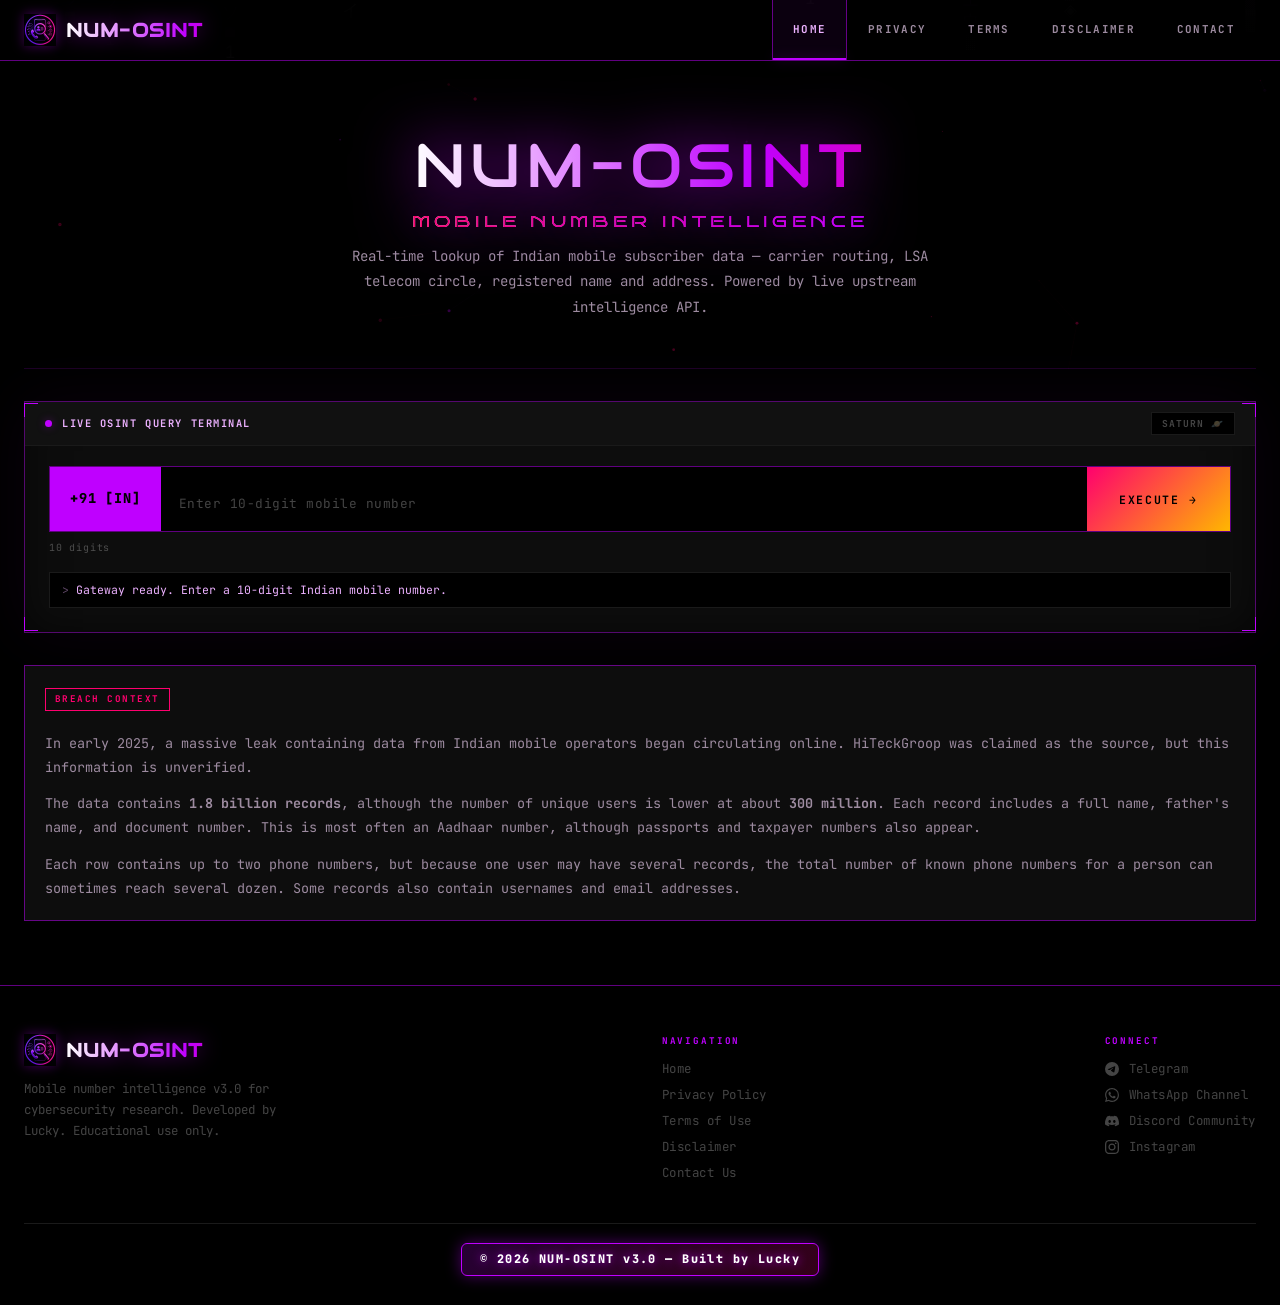
==== commit 2a7fbcbc: "Update NUM-OSINT to v3.0: Fix API connection, mobile layout, and Python bugs" ====
--- a/web/index.html
+++ b/web/index.html
@@ -224,10 +224,10 @@
       <div class="foot-inner">
         <div class="foot-main">
           <a href="index.html" class="logo" aria-label="NUM-OSINT home">
-            <img src="assets/logo.png" alt="NUM-OSINT v2.0" class="logo-icon">
+            <img src="assets/logo.png" alt="NUM-OSINT v3.0" class="logo-icon">
             <span class="logo-name">NUM-OSINT</span>
           </a>
-          <p class="foot-copy">Mobile number intelligence v2.0 for cybersecurity research. Developed by Lucky. Educational use only.</p>
+          <p class="foot-copy">Mobile number intelligence v3.0 for cybersecurity research. Developed by Lucky. Educational use only.</p>
         </div>
         <div class="foot-col">
           <h5>Navigation</h5>
@@ -246,7 +246,7 @@
         </div>
       </div>
       <div class="foot-sub">
-        <span class="foot-copy-highlight">© 2026 NUM-OSINT v2.0 — Built by Lucky</span>
+        <span class="foot-copy-highlight">© 2026 NUM-OSINT v3.0 — Built by Lucky</span>
       </div>
     </div>
   </footer>
--- a/web/styles.css
+++ b/web/styles.css
@@ -1,4 +1,4 @@
-/* ==========================================================================
+﻿/* ==========================================================================
    NUM-OSINT — NEON-SIGNAL Design System
    Hallmark · pre-emit critique: P5 H5 E5 S5 R5 V5
    Cyberpunk-Brutalist · JetBrains Mono · Violet #BF00FF / Hot Pink #FF006E
@@ -1357,538 +1357,66 @@
 .hidden { display: none !important; }
 .tab-pane.hidden { display: none !important; }
 
-/* ── RESPONSIVE ──────────────────────────────────────────────────────────── */
+/* ── DOSSIER HEAD ACTIONS (badge + copy button wrapper) ──────────────────── */
+.dossier-head-actions {
+  display: flex;
+  align-items: center;
+  gap: 8px;
+  flex-shrink: 0;
+}
+
+/* ==========================================================================
+   RESPONSIVE — COMPREHENSIVE MOBILE-FIRST OVERHAUL v3.0
+   Breakpoints: 1024px / 840px / 600px / 480px
+   ========================================================================== */
+
+/* ── 1024px — Tablets landscape ─────────────────────────────────────────── */
 @media (max-width: 1024px) {
-  .hero-title { font-size: 3.8rem; }
-  .hero-title em { font-size: 1.6rem; }
   .arch-grid { grid-template-columns: repeat(auto-fit, minmax(240px, 1fr)); }
 }
 
+/* ── 840px — Tablets portrait / Small laptops ───────────────────────────── */
 @media (max-width: 840px) {
-  .hero { padding: 3rem 1rem 2rem; }
-  .hero-title { font-size: 2.8rem; letter-spacing: 0.01em; }
-  .hero-title em { font-size: 1.25rem; }
-  .nav-toggle { display: flex; }
-  .nav-links {
-    display: none;
-    position: absolute;
-    top: 60px;
-    left: 0;
-    width: 100%;
-    background: rgba(10, 10, 10, 0.98);
-    backdrop-filter: blur(20px);
-    border-bottom: 1px solid var(--col-border-hi);
-    flex-direction: column;
-    padding: 10px 0;
-    z-index: 300;
-  }
-  .nav-links.open { display: flex; }
-  .nav-link { height: 50px; padding: 0 24px; border-left: 3px solid transparent; }
-  .nav-link.active { border-left-color: var(--col-primary); background: var(--col-surface-mid); }
-  .input-row { flex-direction: column; }
-  .in-prefix { padding: 12px 16px; justify-content: center; text-align: center; }
-  .in-field { text-align: center; font-size: 1.1rem; }
-  .btn-execute { padding: 16px 24px; justify-content: center; width: 100%; }
-  .legal-panel { padding: 1.5rem; }
-  .field-grid { grid-template-columns: 1fr 1fr; }
-  .results-top { flex-direction: column; align-items: flex-start; gap: 12px; }
-  .dossier-head { flex-direction: column; align-items: flex-start; gap: 8px; }
-}
-
-@media (max-width: 480px) {
-  .hero-title { font-size: 2.1rem; }
-  .hero-title em { font-size: 1rem; }
-  .field-grid { grid-template-columns: 1fr; }
-  .wrap { padding: 0 14px; }
-  .terminal-panel { padding: 10px 6px; }
-  .t-bar { flex-direction: column; gap: 6px; align-items: flex-start; }
-}
-
-@media (prefers-reduced-motion: reduce) {
-  *, *::before, *::after { animation-duration: 0.001ms !important; transition-duration: 0.001ms !important; }
-}
-
-/* Logo Icon & Mobile Toggle */
-.logo-icon {
-  height: 32px;
-  width: auto;
-  object-fit: contain;
-  margin-right: 10px;
-  filter: drop-shadow(0 0 6px var(--col-primary-glow));
-  vertical-align: middle;
-  transition: transform var(--t-smooth);
-}
-
-.logo:hover .logo-icon {
-  transform: scale(1.08) rotate(-2deg);
-}
-
-.nav-toggle {
-  display: none;
-  background: transparent;
-  border: 1px solid var(--col-border-hi);
-  padding: 8px 10px;
-  cursor: pointer;
-  flex-direction: column;
-  gap: 4px;
-}
-
-.nav-toggle span {
-  display: block;
-  width: 22px;
-  height: 2px;
-  background: var(--col-primary-dim);
-  transition: all var(--t-fast);
-}
-
-.nav-toggle.open span:nth-child(1) { transform: translateY(6px) rotate(45deg); }
-.nav-toggle.open span:nth-child(2) { opacity: 0; }
-.nav-toggle.open span:nth-child(3) { transform: translateY(-6px) rotate(-45deg); }
-
-.btn-card-copy {
-  background: transparent;
-  color: var(--col-primary-dim);
-  border: 1px solid var(--col-border-hi);
-  padding: 3px 10px;
-  font-family: var(--font-label);
-  font-size: 0.58rem;
-  font-weight: 700;
-  letter-spacing: 0.1em;
-  text-transform: uppercase;
-  cursor: pointer;
-  transition: all var(--t-fast);
-  margin-left: 8px;
-}
-
-.btn-card-copy:hover {
-  background: var(--col-primary);
-  color: #000;
-}
-
-.map-link {
-  font-family: var(--font-label);
-  font-size: 0.58rem;
-  font-weight: 700;
-  color: var(--col-secondary-bright);
-  text-decoration: none;
-  letter-spacing: 0.08em;
-  padding: 2px 6px;
-  border: 1px solid var(--col-border-hot);
-  background: var(--col-secondary-ghost);
-  transition: all var(--t-fast);
-  margin-left: 8px;
-}
-
-.map-link:hover {
-  background: var(--col-secondary);
-  color: #000;
-}
-
-/* Glitch Title Hover Animation */
-.hero-title:hover {
-  text-shadow: -4px 0 #FFB700, 4px 0 #9D00FF, 0 0 25px rgba(191,0,255,0.9);
-  animation: glitch-hover 0.25s ease infinite;
-}
-
-@keyframes glitch-hover {
-  0% { transform: translate(0); }
-  25% { transform: translate(-2px, 1px); }
-  50% { transform: translate(2px, -1px); }
-  75% { transform: translate(-1px, -2px); }
-  100% { transform: translate(0); }
-}
-
-
-/* ==========================================================================
-   NEON COLOR SHIFT & CYBER EFFECTS
-   ========================================================================== */
-
-/* Color shifting hero subtitle */
-.hero-title em {
-  display: block;
-  font-style: normal;
-  font-size: 2rem;
-  letter-spacing: 0.04em;
-  margin-top: 8px;
-  animation: color-cycle 8s ease-in-out infinite;
-}
-
-@keyframes color-cycle {
-  0%, 100% { color: #E066FF; text-shadow: 0 0 25px rgba(191,0,255,0.8); }
-  50%      { color: #FFD700; text-shadow: 0 0 25px rgba(255,215,0,0.8); }
-}
-
-/* Pulsing terminal border glow */
-.terminal-panel {
-  animation: panel-glow-pulse 6s ease-in-out infinite;
-}
-
-@keyframes panel-glow-pulse {
-  0%, 100% { box-shadow: inset 0 0 40px rgba(0,0,0,0.6), 0 0 40px rgba(191,0,255,0.15); border-color: rgba(191,0,255,0.3); }
-  50%       { box-shadow: inset 0 0 40px rgba(0,0,0,0.6), 0 0 65px rgba(255,183,0,0.25); border-color: rgba(255,183,0,0.4); }
-}
-
-/* Glowing EXECUTE button with animated linear gradient sweep */
-.btn-execute {
-  background: linear-gradient(135deg, var(--col-secondary) 0%, #FFB700 50%, var(--col-primary) 100%);
-  background-size: 200% 200%;
-  animation: gradient-shift 4s ease infinite;
-}
-
-@keyframes gradient-shift {
-  0%   { background-position: 0% 50%; }
-  50%  { background-position: 100% 50%; }
-  100% { background-position: 0% 50%; }
-}
-
-/* Shimmer scanline overlay on input focus */
-.input-row:focus-within {
-  box-shadow: 0 0 0 1px var(--col-primary), 0 0 35px rgba(191,0,255,0.35), 0 0 60px rgba(255,183,0,0.2);
-}
-
-/* Dynamic color shift badge on logo */
-.logo-badge {
-  animation: badge-color-shift 4s linear infinite;
-}
-
-@keyframes badge-color-shift {
-  0%, 100% { color: var(--col-primary); border-color: var(--col-primary); box-shadow: 0 0 8px rgba(191,0,255,0.4); }
-  50%       { color: var(--col-secondary); border-color: var(--col-secondary); box-shadow: 0 0 12px rgba(255,183,0,0.5); }
-}
-
-
-/* Micro-animations & Card Hover Shimmer FX */
-.dossier-card, .arch-card, .arch-panel {
-  transition: transform 0.3s cubic-bezier(0.2, 0.8, 0.2, 1), box-shadow 0.3s ease, border-color 0.3s ease;
-}
-
-.dossier-card:hover, .arch-card:hover {
-  transform: translateY(-4px) scale(1.01);
-  box-shadow: 0 12px 30px rgba(191, 0, 255, 0.2), 0 0 15px rgba(255, 0, 127, 0.15);
-  border-color: var(--col-primary-dim);
-}
-
-.tab-btn {
-  transition: all 0.25s ease;
-}
-
-.tab-btn.on {
-  box-shadow: 0 0 15px rgba(191, 0, 255, 0.4);
-}
-
-
-/* High-Visibility Footer Copyright Highlight */
-.foot-copy-highlight {
-  display: inline-block;
-  padding: 6px 18px;
-  font-family: var(--font-label);
-  font-size: 0.74rem;
-  font-weight: 800;
-  letter-spacing: 0.12em;
-  color: #FFFFFF;
-  background: linear-gradient(135deg, rgba(191,0,255,0.2) 0%, rgba(255,0,127,0.2) 100%);
-  border: 1px solid var(--col-primary);
-  border-radius: 6px;
-  box-shadow: 0 0 15px rgba(191,0,255,0.4);
-  text-shadow: 0 0 10px rgba(191,0,255,0.9);
-  animation: foot-glow-pulse 4s ease-in-out infinite;
-}
-
-@keyframes foot-glow-pulse {
-  0%, 100% { box-shadow: 0 0 15px rgba(191,0,255,0.4); border-color: var(--col-primary); }
-  50%       { box-shadow: 0 0 25px rgba(255,0,127,0.6); border-color: #FF007F; }
-}
-
-
-/* ==========================================================================
-   UTILITY CLASSES (EXTRACTED FROM INLINE STYLES)
-   ========================================================================== */
-
-/* Legal Links */
-.legal-link {
-  color: var(--col-primary-dim);
-  text-decoration: underline;
-  transition: color var(--t-fast);
-}
-.legal-link:hover {
-  color: var(--col-primary);
-}
-
-/* Contact Page Badges */
-.contact-grid {
-  margin-top: 2rem;
-  gap: 1rem;
-}
-.badge-telegram {
-  color: #24A1DE !important;
-  border-color: #24A1DE !important;
-}
-.badge-whatsapp {
-  color: #25D366 !important;
-  border-color: #25D366 !important;
-}
-.badge-discord {
-  color: #5865F2 !important;
-  border-color: #5865F2 !important;
-}
-.badge-instagram {
-  color: #E1306C !important;
-  border-color: #E1306C !important;
-}
-.card-desc-margin {
-  margin-bottom: 1rem;
-}
-.btn-contact-action {
-  display: inline-flex;
-  text-decoration: none;
-  padding: 10px 20px;
-  font-size: 0.7rem;
-  font-weight: 700;
-  letter-spacing: 0.1em;
-  text-transform: uppercase;
-  transition: all var(--t-fast);
-}
-
-.btn-telegram {
-  background: #24A1DE !important;
-  color: #fff !important;
-}
-.btn-telegram:hover {
-  background: #1d82b3 !important;
-  box-shadow: 0 0 15px rgba(36, 161, 222, 0.5) !important;
-}
-
-.btn-whatsapp {
-  background: #25D366 !important;
-  color: #000 !important;
-}
-.btn-whatsapp:hover {
-  background: #20b858 !important;
-  box-shadow: 0 0 15px rgba(37, 211, 102, 0.5) !important;
-}
-
-.btn-discord {
-  background: #5865F2 !important;
-  color: #fff !important;
-}
-.btn-discord:hover {
-  background: #4752c4 !important;
-  box-shadow: 0 0 15px rgba(88, 101, 242, 0.5) !important;
-}
-
-.btn-instagram {
-  background: linear-gradient(45deg, #f09433, #e6683c, #dc2743, #cc2366, #bc1888) !important;
-  color: #fff !important;
-}
-.btn-instagram:hover {
-  box-shadow: 0 0 15px rgba(220, 39, 67, 0.5) !important;
-  filter: brightness(1.1);
-}
-
-/* Index Panel */
-.table-scroll-wrap { overflow-x: auto; }
-.info-panel-box {
-  background: var(--col-surface);
-  border: 1px solid var(--col-border-hi);
-  padding: 20px;
-  position: relative;
-  margin-bottom: 2rem;
-}
-.badge-secondary-col {
-  color: var(--col-secondary);
-  border-color: var(--col-secondary);
-}
-.info-text-p1 {
-  font-size: 0.84rem; color: var(--col-text-muted);
-  line-height: 1.8; margin-top: 8px; margin-bottom: 12px;
-}
-.info-text-p2 {
-  font-size: 0.84rem; color: var(--col-text-muted);
-  line-height: 1.8; margin-bottom: 12px;
-}
-.info-text-p3 {
-  font-size: 0.84rem; color: var(--col-text-muted);
-  line-height: 1.8;
-}
-
-
-/* ==========================================================================
-   CONTACT PAGE CENTERED ALIGNMENT & POLISHED CARDS
-   ========================================================================== */
-.legal-panel {
-  text-align: left;
-}
-.legal-panel h1 {
-  text-align: center;
-}
-.legal-panel .updated {
-  display: block;
-  text-align: center;
-  margin: 0.4rem auto 1.5rem;
-}
-.contact-grid .arch-card {
-  display: flex;
-  flex-direction: column;
-  align-items: center;
-  text-align: center;
-  padding: 24px 20px;
-}
-.contact-grid .arch-card .arch-tag {
-  margin-bottom: 12px;
-}
-.contact-grid .arch-card h3 {
-  margin-bottom: 8px;
-}
-.contact-grid .arch-card .card-desc-margin {
-  margin-bottom: 1.5rem;
-  text-align: center;
-}
-
-
-/* ==========================================================================
-   FUTURISTIC ANIMATED COLOR-FLOW HERO TYPOGRAPHY
-   ========================================================================== */
-.hero-title {
-  font-family: 'Audiowide', 'Bruno Ace', cursive !important;
-  font-size: clamp(2.4rem, 5.4vw, 3.8rem) !important;
-  font-weight: 400 !important;
-  line-height: 1.1 !important;
-  letter-spacing: 0.08em !important;
-  text-transform: uppercase !important;
-  display: inline-block !important;
-  margin-bottom: 0.85rem !important;
-  position: relative !important;
-  
-  /* Moving Gradient Animation: White -> Violet (#BF00FF) -> Hot Pink (#FF006E) -> Violet -> White */
-  background: linear-gradient(90deg, #FFFFFF 0%, #BF00FF 25%, #FF006E 50%, #E066FF 75%, #FFFFFF 100%) !important;
-  background-size: 300% 100% !important;
-  -webkit-background-clip: text !important;
-  -webkit-text-fill-color: transparent !important;
-  animation: hero-color-flow 5s linear infinite !important;
-}
-
-@keyframes hero-color-flow {
-  0% {
-    background-position: 0% 50%;
-    filter: drop-shadow(0 0 20px rgba(191, 0, 255, 0.7));
-  }
-  50% {
-    background-position: 100% 50%;
-    filter: drop-shadow(0 0 30px rgba(255, 0, 110, 0.8));
-  }
-  100% {
-    background-position: 200% 50%;
-    filter: drop-shadow(0 0 20px rgba(191, 0, 255, 0.7));
-  }
-}
-
-.hero-title em {
-  font-family: 'Bruno Ace', 'JetBrains Mono', monospace !important;
-  font-weight: 400 !important;
-  font-size: clamp(0.82rem, 1.7vw, 1.05rem) !important;
-  letter-spacing: 0.26em !important;
-  text-transform: uppercase !important;
-  display: block !important;
-  margin-top: 12px !important;
-  
-  /* Subtitle animated color flow between Hot Pink and Electric Violet */
-  background: linear-gradient(90deg, #FF006E 0%, #BF00FF 50%, #FF006E 100%) !important;
-  background-size: 200% 100% !important;
-  -webkit-background-clip: text !important;
-  -webkit-text-fill-color: transparent !important;
-  animation: hero-subtitle-flow 4s ease-in-out infinite !important;
-}
-
-@keyframes hero-subtitle-flow {
-  0%, 100% {
-    background-position: 0% 50%;
-    filter: drop-shadow(0 0 10px rgba(255, 0, 110, 0.7));
-  }
-  50% {
-    background-position: 100% 50%;
-    filter: drop-shadow(0 0 16px rgba(191, 0, 255, 0.8));
-  }
-}
-
-
-/* ==========================================================================
-   MOBILE RESPONSIVE OVERFLOW & FOOTER CONNECT STYLES
-   ========================================================================== */
-html, body {
-  overflow-x: hidden;
-}
-
-.foot-col a {
-  display: inline-flex;
-  align-items: center;
-  gap: 4px;
-}
-
-@media (max-width: 480px) {
-  .wrap {
-    padding: 0 12px;
-  }
-  .card-val, .f-value, .addr-field, td, th {
-    overflow-wrap: break-word !important;
-    word-break: normal !important;
-  }
-  .table-scroll-wrap {
-    max-width: 100%;
-    overflow-x: auto;
-    -webkit-overflow-scrolling: touch;
-  }
-}
-
-
-/* ==========================================================================
-   MOBILE NAVIGATION & VIOLET/HOT-PINK ANIMATION EFFECTS
-   ========================================================================== */
-
-/* Base Nav Toggle */
-.nav-toggle {
-  display: none;
-  background: rgba(191, 0, 255, 0.1);
-  border: 1px solid var(--col-primary);
-  border-radius: 4px;
-  padding: 8px 10px;
-  cursor: pointer;
-  flex-direction: column;
-  gap: 4px;
-  box-shadow: 0 0 10px rgba(191, 0, 255, 0.3);
-  transition: all var(--t-fast);
-}
-
-.nav-toggle:hover {
-  background: rgba(255, 0, 110, 0.2);
-  border-color: #FF006E;
-  box-shadow: 0 0 15px rgba(255, 0, 110, 0.5);
-}
-
-.nav-toggle span {
-  display: block;
-  width: 22px;
-  height: 2px;
-  background: #FFFFFF;
-  border-radius: 2px;
-  transition: all 0.25s ease;
-}
-
-.nav-toggle.open span:nth-child(1) {
-  transform: translateY(6px) rotate(45deg);
-  background: #FF006E;
-}
-.nav-toggle.open span:nth-child(2) {
-  opacity: 0;
-}
-.nav-toggle.open span:nth-child(3) {
-  transform: translateY(-6px) rotate(-45deg);
-  background: #FF006E;
-}
-
-@media (max-width: 840px) {
+  /* Hero */
+  .hero { padding: 2.5rem 1rem 1.8rem; }
+
+  /* Nav toggle visible */
   .nav-toggle {
     display: flex !important;
+    background: rgba(191, 0, 255, 0.1);
+    border: 1px solid var(--col-primary);
+    border-radius: 4px;
+    padding: 8px 10px;
+    cursor: pointer;
+    flex-direction: column;
+    gap: 4px;
+    box-shadow: 0 0 10px rgba(191, 0, 255, 0.3);
+    transition: all var(--t-fast);
   }
+  .nav-toggle:hover {
+    background: rgba(255, 0, 110, 0.2);
+    border-color: #FF006E;
+    box-shadow: 0 0 15px rgba(255, 0, 110, 0.5);
+  }
+  .nav-toggle span {
+    display: block;
+    width: 22px;
+    height: 2px;
+    background: #FFFFFF;
+    border-radius: 2px;
+    transition: all 0.25s ease;
+  }
+  .nav-toggle.open span:nth-child(1) {
+    transform: translateY(6px) rotate(45deg);
+    background: #FF006E;
+  }
+  .nav-toggle.open span:nth-child(2) { opacity: 0; }
+  .nav-toggle.open span:nth-child(3) {
+    transform: translateY(-6px) rotate(-45deg);
+    background: #FF006E;
+  }
+
+  /* Mobile nav dropdown */
   .nav-links {
     display: none;
     position: absolute;
@@ -1902,7 +1430,7 @@
     box-shadow: 0 15px 30px rgba(0, 0, 0, 0.8), 0 0 20px rgba(191, 0, 255, 0.4);
     flex-direction: column;
     padding: 12px 0;
-    z-index: 9999 !important;
+    z-index: 9999;
   }
   .nav-links.open {
     display: flex !important;
@@ -1920,6 +1448,45 @@
     background: rgba(255, 0, 110, 0.12);
     color: #FFFFFF;
   }
+
+  /* Input row stacked */
+  .input-row { flex-direction: column; }
+  .in-prefix {
+    padding: 12px 16px;
+    justify-content: center;
+    text-align: center;
+    font-size: 0.82rem;
+  }
+  .in-field {
+    text-align: center;
+    font-size: 1.15rem;
+    padding: 14px 16px;
+    letter-spacing: 0.12em;
+  }
+  .btn-execute {
+    padding: 16px 24px;
+    justify-content: center;
+    width: 100%;
+    min-height: 48px;
+    font-size: 0.75rem;
+  }
+
+  /* Field grid 2-col on tablet */
+  .field-grid { grid-template-columns: 1fr 1fr; }
+
+  /* Results header stacked */
+  .results-top { flex-direction: column; align-items: flex-start; gap: 12px; }
+
+  /* Dossier head stacked */
+  .dossier-head { flex-direction: column; align-items: flex-start; gap: 8px; }
+  .dossier-head-actions { flex-wrap: wrap; }
+
+  /* Legal panel compact */
+  .legal-panel { padding: 1.5rem; }
+
+  /* Footer stacked */
+  .foot-inner { flex-direction: column; gap: 2rem; }
+  .foot-main { max-width: 100%; }
 }
 
 @keyframes nav-slide-down {
@@ -1927,30 +1494,449 @@
   to   { opacity: 1; transform: translateY(0); }
 }
 
-/* Violet & Hot-Pink Dual Glow Border Pulse for Panels & Cards */
-.terminal-panel, .arch-card, .dossier-card {
-  border: 1px solid rgba(191, 0, 255, 0.4) !important;
-  animation: violet-pink-glow-pulse 6s ease-in-out infinite alternate !important;
-}
-
-@keyframes violet-pink-glow-pulse {
-  0% {
-    border-color: rgba(191, 0, 255, 0.5);
-    box-shadow: 0 0 15px rgba(191, 0, 255, 0.2);
+/* ── 600px — Large phones ───────────────────────────────────────────────── */
+@media (max-width: 600px) {
+  .hero-desc { font-size: 0.82rem; line-height: 1.7; }
+
+  /* Console log bigger for readability */
+  .console-out { max-height: 140px; }
+  .cl { font-size: 0.68rem; }
+
+  /* Tabs wrap */
+  .tabs { flex-wrap: wrap; gap: 6px; }
+  .tab-btn { padding: 8px 12px; font-size: 0.6rem; }
+
+  /* Table scroll */
+  .table-scroll-wrap {
+    max-width: 100%;
+    overflow-x: auto;
+    -webkit-overflow-scrolling: touch;
   }
-  50% {
-    border-color: rgba(255, 0, 110, 0.6);
-    box-shadow: 0 0 22px rgba(255, 0, 110, 0.3);
+
+  /* Telemetry table */
+  .tel-table th, .tel-table td { padding: 8px 10px; font-size: 0.72rem; }
+
+  /* JSON pre */
+  .json-pre { font-size: 0.68rem; max-height: 300px; }
+
+  /* Map link wrap */
+  .map-link { margin-left: 0; margin-top: 4px; }
+
+  /* Arch section */
+  .arch-grid { grid-template-columns: 1fr; }
+
+  /* Footer */
+  .foot-col { gap: 8px; }
+  .foot-copy-highlight { font-size: 0.65rem; padding: 5px 12px; }
+}
+
+/* ── 480px — Small phones ───────────────────────────────────────────────── */
+@media (max-width: 480px) {
+  .wrap { padding: 0 10px; }
+
+  /* Hero compact */
+  .hero { padding: 1.8rem 0.5rem 1.2rem; }
+  .hero-desc { font-size: 0.78rem; padding: 0 4px; }
+
+  /* Terminal panel */
+  .terminal-panel { margin: 0 -2px; }
+
+  /* Terminal bar stacked */
+  .t-bar {
+    flex-direction: column;
+    gap: 6px;
+    align-items: flex-start;
+    padding: 8px 14px;
   }
-  100% {
-    border-color: rgba(191, 0, 255, 0.5);
-    box-shadow: 0 0 15px rgba(191, 0, 255, 0.2);
+  .t-bar-label { font-size: 0.58rem; }
+
+  /* Input */
+  .t-body { padding: 14px 12px 0; }
+  .in-field {
+    font-size: 1rem;
+    padding: 12px 10px;
+    letter-spacing: 0.1em;
   }
-}
-
+  .in-field::placeholder { font-size: 0.7rem; }
+  .in-prefix { font-size: 0.78rem; padding: 10px 14px; }
+  .btn-execute {
+    padding: 14px 18px;
+    min-height: 44px;
+    font-size: 0.7rem;
+  }
+
+  /* Field grid single column */
+  .field-grid { grid-template-columns: 1fr; }
+
+  /* Dossier card */
+  .dossier-head { padding: 10px 12px; }
+  .dossier-title { font-size: 0.65rem; word-break: break-word; }
+  .dossier-badge { font-size: 0.52rem; padding: 2px 8px; }
+  .btn-card-copy { font-size: 0.52rem; padding: 3px 8px; }
+
+  /* Data fields */
+  .data-field { padding: 8px 12px; }
+  .f-label { font-size: 0.5rem; letter-spacing: 0.14em; }
+  .f-value { font-size: 0.78rem; }
+  .addr-field { padding: 10px 12px; }
+  .addr-field .f-value { font-size: 0.78rem; }
+
+  /* Progress */
+  .prog-wrap { margin: 0 12px 12px; padding: 8px 10px; }
+  .prog-head { font-size: 0.55rem; }
+  .prog-seg { height: 8px; }
+
+  /* Console */
+  .console { margin: 0 12px 16px; }
+  .console-out { max-height: 120px; padding: 6px 10px; }
+  .cl { font-size: 0.62rem; line-height: 1.5; }
+
+  /* Results */
+  .results-top h2 { font-size: 0.72rem; gap: 6px; }
+  .res-num { font-size: 0.72rem; }
+
+  /* Status msg */
+  .status-msg { font-size: 0.65rem; padding: 8px 12px; }
+
+  /* JSON */
+  .json-wrap { padding: 10px; }
+  .json-top { flex-direction: column; align-items: flex-start; gap: 8px; }
+
+  /* Telemetry */
+  .tel-table-wrap { padding: 10px; }
+  .tel-head { flex-direction: column; align-items: flex-start; gap: 6px; }
+
+  /* Info panel */
+  .info-panel-box { padding: 14px; }
+  .info-text-p1, .info-text-p2, .info-text-p3 { font-size: 0.78rem; }
+
+  /* Legal */
+  .legal-panel { padding: 1.2rem 0.8rem; }
+
+  /* Word breaking for long values */
+  .card-val, .f-value, .addr-field, td, th {
+    overflow-wrap: break-word !important;
+    word-break: normal !important;
+  }
+}
+
+/* ── Reduced motion ─────────────────────────────────────────────────────── */
+@media (prefers-reduced-motion: reduce) {
+  *, *::before, *::after {
+    animation-duration: 0.001ms !important;
+    transition-duration: 0.001ms !important;
+  }
+}
 
 /* ==========================================================================
-   ANIMATED COLORFUL LOGO & LEGAL PANEL ALIGNMENT
+   LOGO, NAV TOGGLE & ENHANCED EFFECTS v3.0
+   ========================================================================== */
+
+/* Logo Icon */
+.logo-icon {
+  height: 32px;
+  width: auto;
+  object-fit: contain;
+  margin-right: 10px;
+  filter: drop-shadow(0 0 6px var(--col-primary-glow));
+  vertical-align: middle;
+  transition: transform var(--t-smooth);
+}
+.logo:hover .logo-icon {
+  transform: scale(1.08) rotate(-2deg);
+}
+
+/* Nav Toggle base (hidden on desktop, shown at <=840px via media query) */
+.nav-toggle {
+  display: none;
+  background: transparent;
+  border: 1px solid var(--col-border-hi);
+  padding: 8px 10px;
+  cursor: pointer;
+  flex-direction: column;
+  gap: 4px;
+}
+.nav-toggle span {
+  display: block;
+  width: 22px;
+  height: 2px;
+  background: var(--col-primary-dim);
+  transition: all var(--t-fast);
+}
+.nav-toggle.open span:nth-child(1) { transform: translateY(6px) rotate(45deg); }
+.nav-toggle.open span:nth-child(2) { opacity: 0; }
+.nav-toggle.open span:nth-child(3) { transform: translateY(-6px) rotate(-45deg); }
+
+/* Card copy button */
+.btn-card-copy {
+  background: transparent;
+  color: var(--col-primary-dim);
+  border: 1px solid var(--col-border-hi);
+  padding: 3px 10px;
+  font-family: var(--font-label);
+  font-size: 0.58rem;
+  font-weight: 700;
+  letter-spacing: 0.1em;
+  text-transform: uppercase;
+  cursor: pointer;
+  transition: all var(--t-fast);
+  margin-left: 8px;
+  white-space: nowrap;
+}
+.btn-card-copy:hover {
+  background: var(--col-primary);
+  color: #000;
+}
+
+/* Map link */
+.map-link {
+  font-family: var(--font-label);
+  font-size: 0.58rem;
+  font-weight: 700;
+  color: var(--col-secondary-bright);
+  text-decoration: none;
+  letter-spacing: 0.08em;
+  padding: 2px 6px;
+  border: 1px solid var(--col-border-hot);
+  background: var(--col-secondary-ghost);
+  transition: all var(--t-fast);
+  white-space: nowrap;
+}
+.map-link:hover {
+  background: var(--col-secondary);
+  color: #000;
+}
+
+/* Glitch Title Hover */
+.hero-title:hover {
+  text-shadow: -4px 0 #FFB700, 4px 0 #9D00FF, 0 0 25px rgba(191,0,255,0.9);
+  animation: glitch-hover 0.25s ease infinite;
+}
+@keyframes glitch-hover {
+  0% { transform: translate(0); }
+  25% { transform: translate(-2px, 1px); }
+  50% { transform: translate(2px, -1px); }
+  75% { transform: translate(-1px, -2px); }
+  100% { transform: translate(0); }
+}
+
+
+/* ==========================================================================
+   NEON COLOR SHIFT & CYBER EFFECTS v3.0
+   ========================================================================== */
+
+/* Color shifting hero subtitle */
+.hero-title em {
+  display: block;
+  font-style: normal;
+  animation: color-cycle 8s ease-in-out infinite;
+}
+@keyframes color-cycle {
+  0%, 100% { color: #E066FF; text-shadow: 0 0 25px rgba(191,0,255,0.8); }
+  50%      { color: #FFD700; text-shadow: 0 0 25px rgba(255,215,0,0.8); }
+}
+
+/* Pulsing terminal border glow */
+.terminal-panel {
+  animation: panel-glow-pulse 6s ease-in-out infinite;
+}
+@keyframes panel-glow-pulse {
+  0%, 100% { box-shadow: inset 0 0 40px rgba(0,0,0,0.6), 0 0 40px rgba(191,0,255,0.15); border-color: rgba(191,0,255,0.3); }
+  50%       { box-shadow: inset 0 0 40px rgba(0,0,0,0.6), 0 0 65px rgba(255,183,0,0.25); border-color: rgba(255,183,0,0.4); }
+}
+
+/* Glowing EXECUTE button with animated gradient sweep */
+.btn-execute {
+  background: linear-gradient(135deg, var(--col-secondary) 0%, #FFB700 50%, var(--col-primary) 100%);
+  background-size: 200% 200%;
+  animation: gradient-shift 4s ease infinite;
+}
+@keyframes gradient-shift {
+  0%   { background-position: 0% 50%; }
+  50%  { background-position: 100% 50%; }
+  100% { background-position: 0% 50%; }
+}
+
+/* Shimmer on input focus */
+.input-row:focus-within {
+  box-shadow: 0 0 0 1px var(--col-primary), 0 0 35px rgba(191,0,255,0.35), 0 0 60px rgba(255,183,0,0.2);
+}
+
+/* Card hover effects */
+.dossier-card, .arch-card, .arch-panel {
+  transition: transform 0.3s cubic-bezier(0.2, 0.8, 0.2, 1), box-shadow 0.3s ease, border-color 0.3s ease;
+}
+.dossier-card:hover, .arch-card:hover {
+  transform: translateY(-4px) scale(1.01);
+  box-shadow: 0 12px 30px rgba(191, 0, 255, 0.2), 0 0 15px rgba(255, 0, 127, 0.15);
+  border-color: var(--col-primary-dim);
+}
+
+/* Tab glow */
+.tab-btn {
+  transition: all 0.25s ease;
+}
+.tab-btn.on {
+  box-shadow: 0 0 15px rgba(191, 0, 255, 0.4);
+}
+
+/* Footer copyright highlight */
+.foot-copy-highlight {
+  display: inline-block;
+  padding: 6px 18px;
+  font-family: var(--font-label);
+  font-size: 0.74rem;
+  font-weight: 800;
+  letter-spacing: 0.12em;
+  color: #FFFFFF;
+  background: linear-gradient(135deg, rgba(191,0,255,0.2) 0%, rgba(255,0,127,0.2) 100%);
+  border: 1px solid var(--col-primary);
+  border-radius: 6px;
+  box-shadow: 0 0 15px rgba(191,0,255,0.4);
+  text-shadow: 0 0 10px rgba(191,0,255,0.9);
+  animation: foot-glow-pulse 4s ease-in-out infinite;
+}
+@keyframes foot-glow-pulse {
+  0%, 100% { box-shadow: 0 0 15px rgba(191,0,255,0.4); border-color: var(--col-primary); }
+  50%       { box-shadow: 0 0 25px rgba(255,0,127,0.6); border-color: #FF007F; }
+}
+
+
+/* ==========================================================================
+   UTILITY CLASSES
+   ========================================================================== */
+
+/* Legal Links */
+.legal-link {
+  color: var(--col-primary-dim);
+  text-decoration: underline;
+  transition: color var(--t-fast);
+}
+.legal-link:hover {
+  color: var(--col-primary);
+}
+
+/* Contact Page */
+.contact-grid {
+  margin-top: 2rem;
+  gap: 1rem;
+}
+.badge-telegram { color: #24A1DE !important; border-color: #24A1DE !important; }
+.badge-whatsapp { color: #25D366 !important; border-color: #25D366 !important; }
+.badge-discord { color: #5865F2 !important; border-color: #5865F2 !important; }
+.badge-instagram { color: #E1306C !important; border-color: #E1306C !important; }
+.card-desc-margin { margin-bottom: 1rem; }
+
+.btn-contact-action {
+  display: inline-flex;
+  text-decoration: none;
+  padding: 10px 20px;
+  font-size: 0.7rem;
+  font-weight: 700;
+  letter-spacing: 0.1em;
+  text-transform: uppercase;
+  transition: all var(--t-fast);
+}
+.btn-telegram { background: #24A1DE !important; color: #fff !important; }
+.btn-telegram:hover { background: #1d82b3 !important; box-shadow: 0 0 15px rgba(36, 161, 222, 0.5) !important; }
+.btn-whatsapp { background: #25D366 !important; color: #000 !important; }
+.btn-whatsapp:hover { background: #20b858 !important; box-shadow: 0 0 15px rgba(37, 211, 102, 0.5) !important; }
+.btn-discord { background: #5865F2 !important; color: #fff !important; }
+.btn-discord:hover { background: #4752c4 !important; box-shadow: 0 0 15px rgba(88, 101, 242, 0.5) !important; }
+.btn-instagram { background: linear-gradient(45deg, #f09433, #e6683c, #dc2743, #cc2366, #bc1888) !important; color: #fff !important; }
+.btn-instagram:hover { box-shadow: 0 0 15px rgba(220, 39, 67, 0.5) !important; filter: brightness(1.1); }
+
+/* Index Panel */
+.table-scroll-wrap { overflow-x: auto; }
+.info-panel-box {
+  background: var(--col-surface);
+  border: 1px solid var(--col-border-hi);
+  padding: 20px;
+  position: relative;
+  margin-bottom: 2rem;
+}
+.badge-secondary-col { color: var(--col-secondary); border-color: var(--col-secondary); }
+.info-text-p1 { font-size: 0.84rem; color: var(--col-text-muted); line-height: 1.8; margin-top: 8px; margin-bottom: 12px; }
+.info-text-p2 { font-size: 0.84rem; color: var(--col-text-muted); line-height: 1.8; margin-bottom: 12px; }
+.info-text-p3 { font-size: 0.84rem; color: var(--col-text-muted); line-height: 1.8; }
+
+/* Footer connect links */
+.foot-col a {
+  display: inline-flex;
+  align-items: center;
+  gap: 4px;
+}
+
+/* Overflow prevention */
+html, body {
+  overflow-x: hidden;
+}
+
+
+/* ==========================================================================
+   CONTACT PAGE CENTERED ALIGNMENT & POLISHED CARDS
+   ========================================================================== */
+.contact-grid .arch-card {
+  display: flex;
+  flex-direction: column;
+  align-items: center;
+  text-align: center;
+  padding: 24px 20px;
+}
+.contact-grid .arch-card .arch-tag { margin-bottom: 12px; }
+.contact-grid .arch-card h3 { margin-bottom: 8px; }
+.contact-grid .arch-card .card-desc-margin { margin-bottom: 1.5rem; text-align: center; }
+
+
+/* ==========================================================================
+   FUTURISTIC ANIMATED COLOR-FLOW HERO TYPOGRAPHY v3.0
+   ========================================================================== */
+.hero-title {
+  font-family: 'Audiowide', 'Bruno Ace', cursive !important;
+  font-size: clamp(2.2rem, 5.4vw, 3.8rem) !important;
+  font-weight: 400 !important;
+  line-height: 1.1 !important;
+  letter-spacing: 0.08em !important;
+  text-transform: uppercase !important;
+  display: inline-block !important;
+  margin-bottom: 0.85rem !important;
+  position: relative !important;
+
+  background: linear-gradient(90deg, #FFFFFF 0%, #BF00FF 25%, #FF006E 50%, #E066FF 75%, #FFFFFF 100%) !important;
+  background-size: 300% 100% !important;
+  -webkit-background-clip: text !important;
+  -webkit-text-fill-color: transparent !important;
+  animation: hero-color-flow 5s linear infinite !important;
+}
+@keyframes hero-color-flow {
+  0%   { background-position: 0% 50%; filter: drop-shadow(0 0 20px rgba(191, 0, 255, 0.7)); }
+  50%  { background-position: 100% 50%; filter: drop-shadow(0 0 30px rgba(255, 0, 110, 0.8)); }
+  100% { background-position: 200% 50%; filter: drop-shadow(0 0 20px rgba(191, 0, 255, 0.7)); }
+}
+
+.hero-title em {
+  font-family: 'Bruno Ace', 'JetBrains Mono', monospace !important;
+  font-weight: 400 !important;
+  font-size: clamp(0.72rem, 1.7vw, 1.05rem) !important;
+  letter-spacing: 0.26em !important;
+  text-transform: uppercase !important;
+  display: block !important;
+  margin-top: 12px !important;
+
+  background: linear-gradient(90deg, #FF006E 0%, #BF00FF 50%, #FF006E 100%) !important;
+  background-size: 200% 100% !important;
+  -webkit-background-clip: text !important;
+  -webkit-text-fill-color: transparent !important;
+  animation: hero-subtitle-flow 4s ease-in-out infinite !important;
+}
+@keyframes hero-subtitle-flow {
+  0%, 100% { background-position: 0% 50%; filter: drop-shadow(0 0 10px rgba(255, 0, 110, 0.7)); }
+  50%      { background-position: 100% 50%; filter: drop-shadow(0 0 16px rgba(191, 0, 255, 0.8)); }
+}
+
+
+/* ==========================================================================
+   ANIMATED LOGO & LEGAL PANEL v3.0
    ========================================================================== */
 
 /* Animated Moving Gradient Logo Text */
@@ -1967,34 +1953,30 @@
   animation: logo-color-flow 4s linear infinite !important;
   filter: drop-shadow(0 0 10px rgba(191, 0, 255, 0.5)) !important;
 }
-
 @keyframes logo-color-flow {
   0%   { background-position: 0% 50%; filter: drop-shadow(0 0 8px rgba(191, 0, 255, 0.5)); }
   50%  { background-position: 100% 50%; filter: drop-shadow(0 0 14px rgba(255, 0, 110, 0.7)); }
   100% { background-position: 200% 50%; filter: drop-shadow(0 0 8px rgba(191, 0, 255, 0.5)); }
 }
 
-/* Legal Panel Alignment (Left-aligned body, centered title & subtitle) */
+/* Legal Panel Alignment */
 .legal-panel {
   text-align: left !important;
   max-width: 900px;
   margin: 0 auto;
   padding: 2.2rem 1.5rem;
 }
-
 .legal-panel h1 {
   text-align: center !important;
   font-family: 'Audiowide', 'Oxanium', sans-serif !important;
   font-size: clamp(1.8rem, 4vw, 2.6rem) !important;
   margin-bottom: 0.5rem !important;
 }
-
 .legal-panel .updated {
   display: block !important;
   text-align: center !important;
   margin: 0.4rem auto 2rem !important;
 }
-
 .legal-panel h2,
 .legal-panel h3,
 .legal-panel p,
@@ -2003,14 +1985,12 @@
 .legal-panel div {
   text-align: left !important;
 }
-
 .legal-panel p {
   line-height: 1.85 !important;
   color: var(--col-text-muted) !important;
   margin-bottom: 1.2rem !important;
   font-size: 0.92rem !important;
 }
-
 .legal-panel h2 {
   font-size: 1.15rem !important;
   color: #FFFFFF !important;
@@ -2019,3 +1999,16 @@
   border-bottom: 1px solid var(--col-border-panel) !important;
   padding-bottom: 0.4rem !important;
 }
+
+/* Violet & Hot-Pink Dual Glow Border Pulse */
+.terminal-panel, .arch-card, .dossier-card {
+  border: 1px solid rgba(191, 0, 255, 0.4) !important;
+  animation: violet-pink-glow-pulse 6s ease-in-out infinite alternate !important;
+}
+@keyframes violet-pink-glow-pulse {
+  0%   { border-color: rgba(191, 0, 255, 0.5); box-shadow: 0 0 15px rgba(191, 0, 255, 0.2); }
+  50%  { border-color: rgba(255, 0, 110, 0.6); box-shadow: 0 0 22px rgba(255, 0, 110, 0.3); }
+  100% { border-color: rgba(191, 0, 255, 0.5); box-shadow: 0 0 15px rgba(191, 0, 255, 0.2); }
+}
+
+
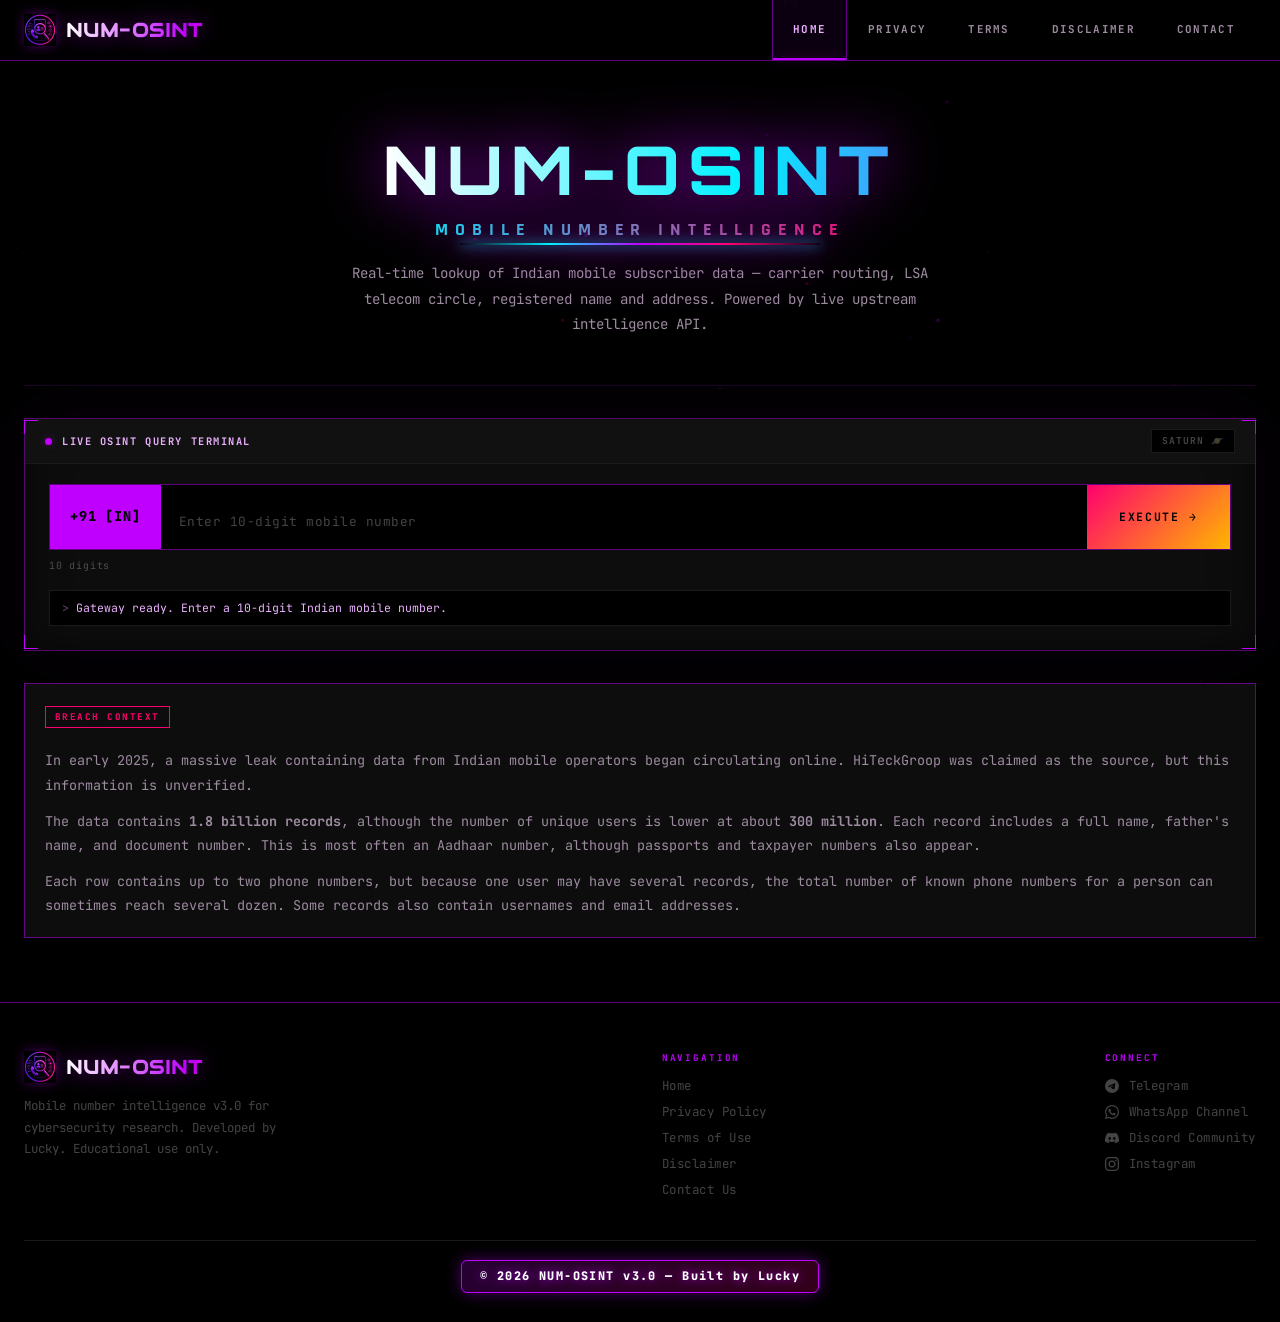
==== commit ce111c43: "Redesign main hero title with Orbitron & Rajdhani fonts, multi-spectrum gradient flow, neon line pul" ====
--- a/web/index.html
+++ b/web/index.html
@@ -15,10 +15,8 @@
     <meta property="og:title" content="NUM-OSINT — Mobile Intelligence">
     <meta property="og:description"
         content="Indian mobile number intelligence. Carrier, LSA circle, subscriber data via live upstream API.">
-    <link rel="preconnect" href="https://fonts.googleapis.com">
-    <link rel="preconnect" href="https://fonts.gstatic.com" crossorigin>
     <link
-        href="https://fonts.googleapis.com/css2?family=Audiowide&family=Bruno+Ace&family=JetBrains+Mono:wght@400;500;600;700&family=Fira+Code:wght@400;500;600&display=swap"
+        href="https://fonts.googleapis.com/css2?family=Orbitron:wght@600;700;800;900&family=Chakra+Petch:wght@600;700&family=Rajdhani:wght@600;700;800&family=Audiowide&family=Bruno+Ace&family=JetBrains+Mono:wght@400;500;600;700&family=Fira+Code:wght@400;500;600&display=swap"
         rel="stylesheet">
     <!-- Favicon / Logo Icons -->
     <link rel="icon" type="image/png" sizes="32x32" href="assets/favicon-32x32.png">
--- a/web/styles.css
+++ b/web/styles.css
@@ -1,4 +1,4 @@
-﻿/* ==========================================================================
+/* ==========================================================================
    NUM-OSINT — NEON-SIGNAL Design System
    Hallmark · pre-emit critique: P5 H5 E5 S5 R5 V5
    Cyberpunk-Brutalist · JetBrains Mono · Violet #BF00FF / Hot Pink #FF006E
@@ -1889,49 +1889,123 @@
 
 
 /* ==========================================================================
-   FUTURISTIC ANIMATED COLOR-FLOW HERO TYPOGRAPHY v3.0
+   FUTURISTIC ULTRA-CYBER HERO TYPOGRAPHY & ANIMATIONS v3.0
    ========================================================================== */
 .hero-title {
-  font-family: 'Audiowide', 'Bruno Ace', cursive !important;
-  font-size: clamp(2.2rem, 5.4vw, 3.8rem) !important;
-  font-weight: 400 !important;
-  line-height: 1.1 !important;
-  letter-spacing: 0.08em !important;
+  font-family: 'Orbitron', 'Chakra Petch', 'Audiowide', sans-serif !important;
+  font-size: clamp(2.4rem, 6.2vw, 4.2rem) !important;
+  font-weight: 800 !important;
+  line-height: 1.08 !important;
+  letter-spacing: 0.12em !important;
   text-transform: uppercase !important;
   display: inline-block !important;
-  margin-bottom: 0.85rem !important;
+  margin-bottom: 1rem !important;
   position: relative !important;
-
-  background: linear-gradient(90deg, #FFFFFF 0%, #BF00FF 25%, #FF006E 50%, #E066FF 75%, #FFFFFF 100%) !important;
-  background-size: 300% 100% !important;
+  cursor: pointer !important;
+
+  /* 5-Color Moving Cyber Spectrum: White -> Cyan -> Violet -> Hot Pink -> Gold -> White */
+  background: linear-gradient(90deg, #FFFFFF 0%, #00F0FF 20%, #BF00FF 45%, #FF006E 70%, #FFB700 88%, #FFFFFF 100%) !important;
+  background-size: 350% 100% !important;
   -webkit-background-clip: text !important;
   -webkit-text-fill-color: transparent !important;
-  animation: hero-color-flow 5s linear infinite !important;
-}
-@keyframes hero-color-flow {
-  0%   { background-position: 0% 50%; filter: drop-shadow(0 0 20px rgba(191, 0, 255, 0.7)); }
-  50%  { background-position: 100% 50%; filter: drop-shadow(0 0 30px rgba(255, 0, 110, 0.8)); }
-  100% { background-position: 200% 50%; filter: drop-shadow(0 0 20px rgba(191, 0, 255, 0.7)); }
-}
-
+  animation: hero-cyber-flow 6s ease-in-out infinite !important;
+  transition: transform 0.3s cubic-bezier(0.2, 0.8, 0.2, 1), filter 0.3s ease !important;
+}
+
+@keyframes hero-cyber-flow {
+  0% {
+    background-position: 0% 50%;
+    filter: drop-shadow(0 0 18px rgba(0, 240, 255, 0.75)) drop-shadow(0 0 35px rgba(191, 0, 255, 0.5));
+  }
+  33% {
+    background-position: 50% 50%;
+    filter: drop-shadow(0 0 26px rgba(191, 0, 255, 0.85)) drop-shadow(0 0 45px rgba(255, 0, 110, 0.6));
+  }
+  66% {
+    background-position: 100% 50%;
+    filter: drop-shadow(0 0 28px rgba(255, 0, 110, 0.85)) drop-shadow(0 0 45px rgba(255, 183, 0, 0.6));
+  }
+  100% {
+    background-position: 200% 50%;
+    filter: drop-shadow(0 0 18px rgba(0, 240, 255, 0.75)) drop-shadow(0 0 35px rgba(191, 0, 255, 0.5));
+  }
+}
+
+/* Chromatic Aberration & Glitch FX on Hover */
+.hero-title:hover {
+  transform: scale(1.03) translateY(-2px) !important;
+  animation: hero-cyber-flow 2s linear infinite, hero-glitch-pulse 0.22s ease infinite alternate !important;
+}
+
+@keyframes hero-glitch-pulse {
+  0% {
+    filter: drop-shadow(-3px 0 #00F0FF) drop-shadow(3px 0 #FF006E) drop-shadow(0 0 40px rgba(191, 0, 255, 0.9));
+    transform: translate(0, 0) scale(1.03);
+  }
+  50% {
+    filter: drop-shadow(3px -1px #FFB700) drop-shadow(-3px 1px #BF00FF) drop-shadow(0 0 50px rgba(0, 240, 255, 1));
+    transform: translate(-1px, 1px) scale(1.035);
+  }
+  100% {
+    filter: drop-shadow(-3px 0 #00F0FF) drop-shadow(3px 0 #FF006E) drop-shadow(0 0 40px rgba(191, 0, 255, 0.9));
+    transform: translate(1px, -1px) scale(1.03);
+  }
+}
+
+/* Subtitle Styling & Animations */
 .hero-title em {
-  font-family: 'Bruno Ace', 'JetBrains Mono', monospace !important;
-  font-weight: 400 !important;
-  font-size: clamp(0.72rem, 1.7vw, 1.05rem) !important;
-  letter-spacing: 0.26em !important;
+  font-family: 'Rajdhani', 'Chakra Petch', 'JetBrains Mono', monospace !important;
+  font-weight: 700 !important;
+  font-size: clamp(0.78rem, 1.8vw, 1.15rem) !important;
+  letter-spacing: 0.38em !important;
   text-transform: uppercase !important;
   display: block !important;
-  margin-top: 12px !important;
-
-  background: linear-gradient(90deg, #FF006E 0%, #BF00FF 50%, #FF006E 100%) !important;
+  margin-top: 14px !important;
+  padding-bottom: 6px !important;
+  position: relative !important;
+
+  background: linear-gradient(90deg, #00F0FF 0%, #FF006E 50%, #FFB700 100%) !important;
   background-size: 200% 100% !important;
   -webkit-background-clip: text !important;
   -webkit-text-fill-color: transparent !important;
   animation: hero-subtitle-flow 4s ease-in-out infinite !important;
 }
+
+/* Neon Pulse Line below Subtitle */
+.hero-title em::after {
+  content: '' !important;
+  position: absolute !important;
+  bottom: 0 !important;
+  left: 15% !important;
+  width: 70% !important;
+  height: 2px !important;
+  background: linear-gradient(90deg, transparent 0%, #00F0FF 25%, #BF00FF 50%, #FF006E 75%, transparent 100%) !important;
+  box-shadow: 0 0 12px #00F0FF, 0 0 20px #BF00FF !important;
+  animation: subtitle-line-pulse 3s ease-in-out infinite alternate !important;
+}
+
 @keyframes hero-subtitle-flow {
-  0%, 100% { background-position: 0% 50%; filter: drop-shadow(0 0 10px rgba(255, 0, 110, 0.7)); }
-  50%      { background-position: 100% 50%; filter: drop-shadow(0 0 16px rgba(191, 0, 255, 0.8)); }
+  0%, 100% {
+    background-position: 0% 50%;
+    filter: drop-shadow(0 0 8px rgba(0, 240, 255, 0.8));
+  }
+  50% {
+    background-position: 100% 50%;
+    filter: drop-shadow(0 0 16px rgba(255, 0, 110, 0.9));
+  }
+}
+
+@keyframes subtitle-line-pulse {
+  0% {
+    opacity: 0.4;
+    transform: scaleX(0.7);
+    box-shadow: 0 0 8px #00F0FF;
+  }
+  100% {
+    opacity: 1;
+    transform: scaleX(1);
+    box-shadow: 0 0 20px #FF006E, 0 0 35px #BF00FF;
+  }
 }
 
 
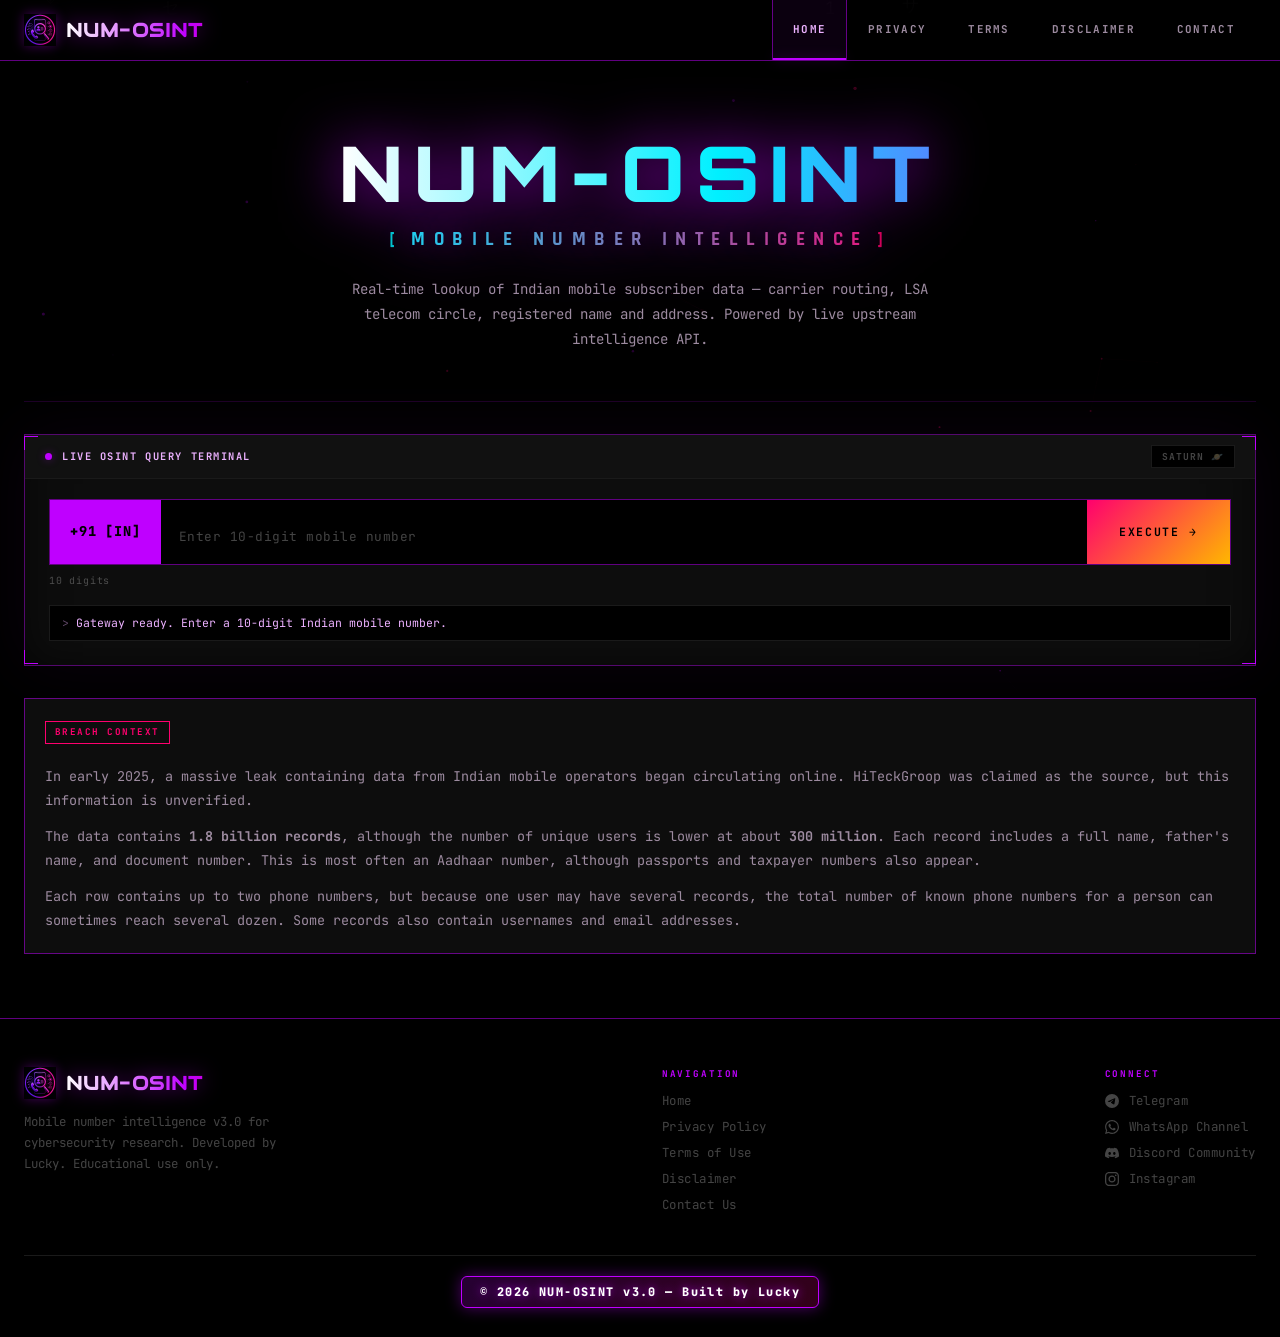
==== commit d2b163f4: "Update title and subtitle styling: Cyberpunk Neon Matrix with Russo One, Orbitron & Syncopate fonts," ====
--- a/web/index.html
+++ b/web/index.html
@@ -16,7 +16,7 @@
     <meta property="og:description"
         content="Indian mobile number intelligence. Carrier, LSA circle, subscriber data via live upstream API.">
     <link
-        href="https://fonts.googleapis.com/css2?family=Orbitron:wght@600;700;800;900&family=Chakra+Petch:wght@600;700&family=Rajdhani:wght@600;700;800&family=Audiowide&family=Bruno+Ace&family=JetBrains+Mono:wght@400;500;600;700&family=Fira+Code:wght@400;500;600&display=swap"
+        href="https://fonts.googleapis.com/css2?family=Orbitron:wght@700;800;900&family=Syncopate:wght@700;800&family=Russo+One&family=Chakra+Petch:wght@600;700&family=Rajdhani:wght@600;700;800&family=Audiowide&family=Bruno+Ace&family=JetBrains+Mono:wght@400;500;600;700&display=swap"
         rel="stylesheet">
     <!-- Favicon / Logo Icons -->
     <link rel="icon" type="image/png" sizes="32x32" href="assets/favicon-32x32.png">
--- a/web/styles.css
+++ b/web/styles.css
@@ -1889,79 +1889,80 @@
 
 
 /* ==========================================================================
-   FUTURISTIC ULTRA-CYBER HERO TYPOGRAPHY & ANIMATIONS v3.0
+   CYBERPUNK NEON MATRIX HERO TYPOGRAPHY & ANIMATIONS v3.0
    ========================================================================== */
 .hero-title {
-  font-family: 'Orbitron', 'Chakra Petch', 'Audiowide', sans-serif !important;
-  font-size: clamp(2.4rem, 6.2vw, 4.2rem) !important;
-  font-weight: 800 !important;
-  line-height: 1.08 !important;
-  letter-spacing: 0.12em !important;
+  font-family: 'Orbitron', 'Russo One', 'Audiowide', sans-serif !important;
+  font-size: clamp(2.5rem, 7vw, 4.8rem) !important;
+  font-weight: 900 !important;
+  line-height: 1.05 !important;
+  letter-spacing: 0.14em !important;
   text-transform: uppercase !important;
   display: inline-block !important;
-  margin-bottom: 1rem !important;
+  margin-bottom: 1.2rem !important;
   position: relative !important;
   cursor: pointer !important;
-
-  /* 5-Color Moving Cyber Spectrum: White -> Cyan -> Violet -> Hot Pink -> Gold -> White */
-  background: linear-gradient(90deg, #FFFFFF 0%, #00F0FF 20%, #BF00FF 45%, #FF006E 70%, #FFB700 88%, #FFFFFF 100%) !important;
+  user-select: none !important;
+
+  /* Moving Cyber Spectrum Linear Gradient */
+  background: linear-gradient(90deg, #FFFFFF 0%, #00F0FF 18%, #BF00FF 42%, #FF006E 68%, #FFB700 88%, #FFFFFF 100%) !important;
   background-size: 350% 100% !important;
   -webkit-background-clip: text !important;
   -webkit-text-fill-color: transparent !important;
   animation: hero-cyber-flow 6s ease-in-out infinite !important;
-  transition: transform 0.3s cubic-bezier(0.2, 0.8, 0.2, 1), filter 0.3s ease !important;
+  transition: transform 0.3s cubic-bezier(0.2, 0.8, 0.2, 1) !important;
 }
 
 @keyframes hero-cyber-flow {
   0% {
     background-position: 0% 50%;
-    filter: drop-shadow(0 0 18px rgba(0, 240, 255, 0.75)) drop-shadow(0 0 35px rgba(191, 0, 255, 0.5));
+    filter: drop-shadow(0 0 22px rgba(0, 240, 255, 0.85)) drop-shadow(0 0 45px rgba(191, 0, 255, 0.6));
   }
   33% {
     background-position: 50% 50%;
-    filter: drop-shadow(0 0 26px rgba(191, 0, 255, 0.85)) drop-shadow(0 0 45px rgba(255, 0, 110, 0.6));
+    filter: drop-shadow(0 0 30px rgba(191, 0, 255, 0.95)) drop-shadow(0 0 55px rgba(255, 0, 110, 0.7));
   }
   66% {
     background-position: 100% 50%;
-    filter: drop-shadow(0 0 28px rgba(255, 0, 110, 0.85)) drop-shadow(0 0 45px rgba(255, 183, 0, 0.6));
+    filter: drop-shadow(0 0 32px rgba(255, 0, 110, 0.95)) drop-shadow(0 0 55px rgba(255, 183, 0, 0.7));
   }
   100% {
     background-position: 200% 50%;
-    filter: drop-shadow(0 0 18px rgba(0, 240, 255, 0.75)) drop-shadow(0 0 35px rgba(191, 0, 255, 0.5));
+    filter: drop-shadow(0 0 22px rgba(0, 240, 255, 0.85)) drop-shadow(0 0 45px rgba(191, 0, 255, 0.6));
   }
 }
 
 /* Chromatic Aberration & Glitch FX on Hover */
 .hero-title:hover {
-  transform: scale(1.03) translateY(-2px) !important;
-  animation: hero-cyber-flow 2s linear infinite, hero-glitch-pulse 0.22s ease infinite alternate !important;
+  transform: scale(1.04) translateY(-3px) !important;
+  animation: hero-cyber-flow 2s linear infinite, hero-glitch-pulse 0.18s ease infinite alternate !important;
 }
 
 @keyframes hero-glitch-pulse {
   0% {
-    filter: drop-shadow(-3px 0 #00F0FF) drop-shadow(3px 0 #FF006E) drop-shadow(0 0 40px rgba(191, 0, 255, 0.9));
-    transform: translate(0, 0) scale(1.03);
+    filter: drop-shadow(-4px 0 #00F0FF) drop-shadow(4px 0 #FF006E) drop-shadow(0 0 45px rgba(191, 0, 255, 0.95));
+    transform: translate(0, 0) scale(1.04);
   }
   50% {
-    filter: drop-shadow(3px -1px #FFB700) drop-shadow(-3px 1px #BF00FF) drop-shadow(0 0 50px rgba(0, 240, 255, 1));
-    transform: translate(-1px, 1px) scale(1.035);
+    filter: drop-shadow(4px -2px #FFB700) drop-shadow(-4px 2px #BF00FF) drop-shadow(0 0 60px rgba(0, 240, 255, 1));
+    transform: translate(-2px, 1px) scale(1.045);
   }
   100% {
-    filter: drop-shadow(-3px 0 #00F0FF) drop-shadow(3px 0 #FF006E) drop-shadow(0 0 40px rgba(191, 0, 255, 0.9));
-    transform: translate(1px, -1px) scale(1.03);
-  }
-}
-
-/* Subtitle Styling & Animations */
+    filter: drop-shadow(-4px 0 #00F0FF) drop-shadow(4px 0 #FF006E) drop-shadow(0 0 45px rgba(191, 0, 255, 0.95));
+    transform: translate(2px, -1px) scale(1.04);
+  }
+}
+
+/* Subtitle Styling & Animations (Syncopate Tech Vibe) */
 .hero-title em {
-  font-family: 'Rajdhani', 'Chakra Petch', 'JetBrains Mono', monospace !important;
-  font-weight: 700 !important;
-  font-size: clamp(0.78rem, 1.8vw, 1.15rem) !important;
-  letter-spacing: 0.38em !important;
+  font-family: 'Syncopate', 'Rajdhani', 'JetBrains Mono', monospace !important;
+  font-weight: 800 !important;
+  font-size: clamp(0.75rem, 1.9vw, 1.18rem) !important;
+  letter-spacing: 0.45em !important;
   text-transform: uppercase !important;
   display: block !important;
-  margin-top: 14px !important;
-  padding-bottom: 6px !important;
+  margin-top: 16px !important;
+  padding-bottom: 8px !important;
   position: relative !important;
 
   background: linear-gradient(90deg, #00F0FF 0%, #FF006E 50%, #FFB700 100%) !important;
@@ -1971,40 +1972,31 @@
   animation: hero-subtitle-flow 4s ease-in-out infinite !important;
 }
 
-/* Neon Pulse Line below Subtitle */
+/* Bracket Accents & Neon Laser Line below Subtitle */
+.hero-title em::before {
+  content: '[' !important;
+  color: #00F0FF !important;
+  -webkit-text-fill-color: #00F0FF !important;
+  margin-right: 8px !important;
+  opacity: 0.8 !important;
+}
+
 .hero-title em::after {
-  content: '' !important;
-  position: absolute !important;
-  bottom: 0 !important;
-  left: 15% !important;
-  width: 70% !important;
-  height: 2px !important;
-  background: linear-gradient(90deg, transparent 0%, #00F0FF 25%, #BF00FF 50%, #FF006E 75%, transparent 100%) !important;
-  box-shadow: 0 0 12px #00F0FF, 0 0 20px #BF00FF !important;
-  animation: subtitle-line-pulse 3s ease-in-out infinite alternate !important;
+  content: ']' !important;
+  color: #FF006E !important;
+  -webkit-text-fill-color: #FF006E !important;
+  margin-left: 8px !important;
+  opacity: 0.8 !important;
 }
 
 @keyframes hero-subtitle-flow {
   0%, 100% {
     background-position: 0% 50%;
-    filter: drop-shadow(0 0 8px rgba(0, 240, 255, 0.8));
+    filter: drop-shadow(0 0 10px rgba(0, 240, 255, 0.85));
   }
   50% {
     background-position: 100% 50%;
-    filter: drop-shadow(0 0 16px rgba(255, 0, 110, 0.9));
-  }
-}
-
-@keyframes subtitle-line-pulse {
-  0% {
-    opacity: 0.4;
-    transform: scaleX(0.7);
-    box-shadow: 0 0 8px #00F0FF;
-  }
-  100% {
-    opacity: 1;
-    transform: scaleX(1);
-    box-shadow: 0 0 20px #FF006E, 0 0 35px #BF00FF;
+    filter: drop-shadow(0 0 18px rgba(255, 0, 110, 0.95));
   }
 }
 
